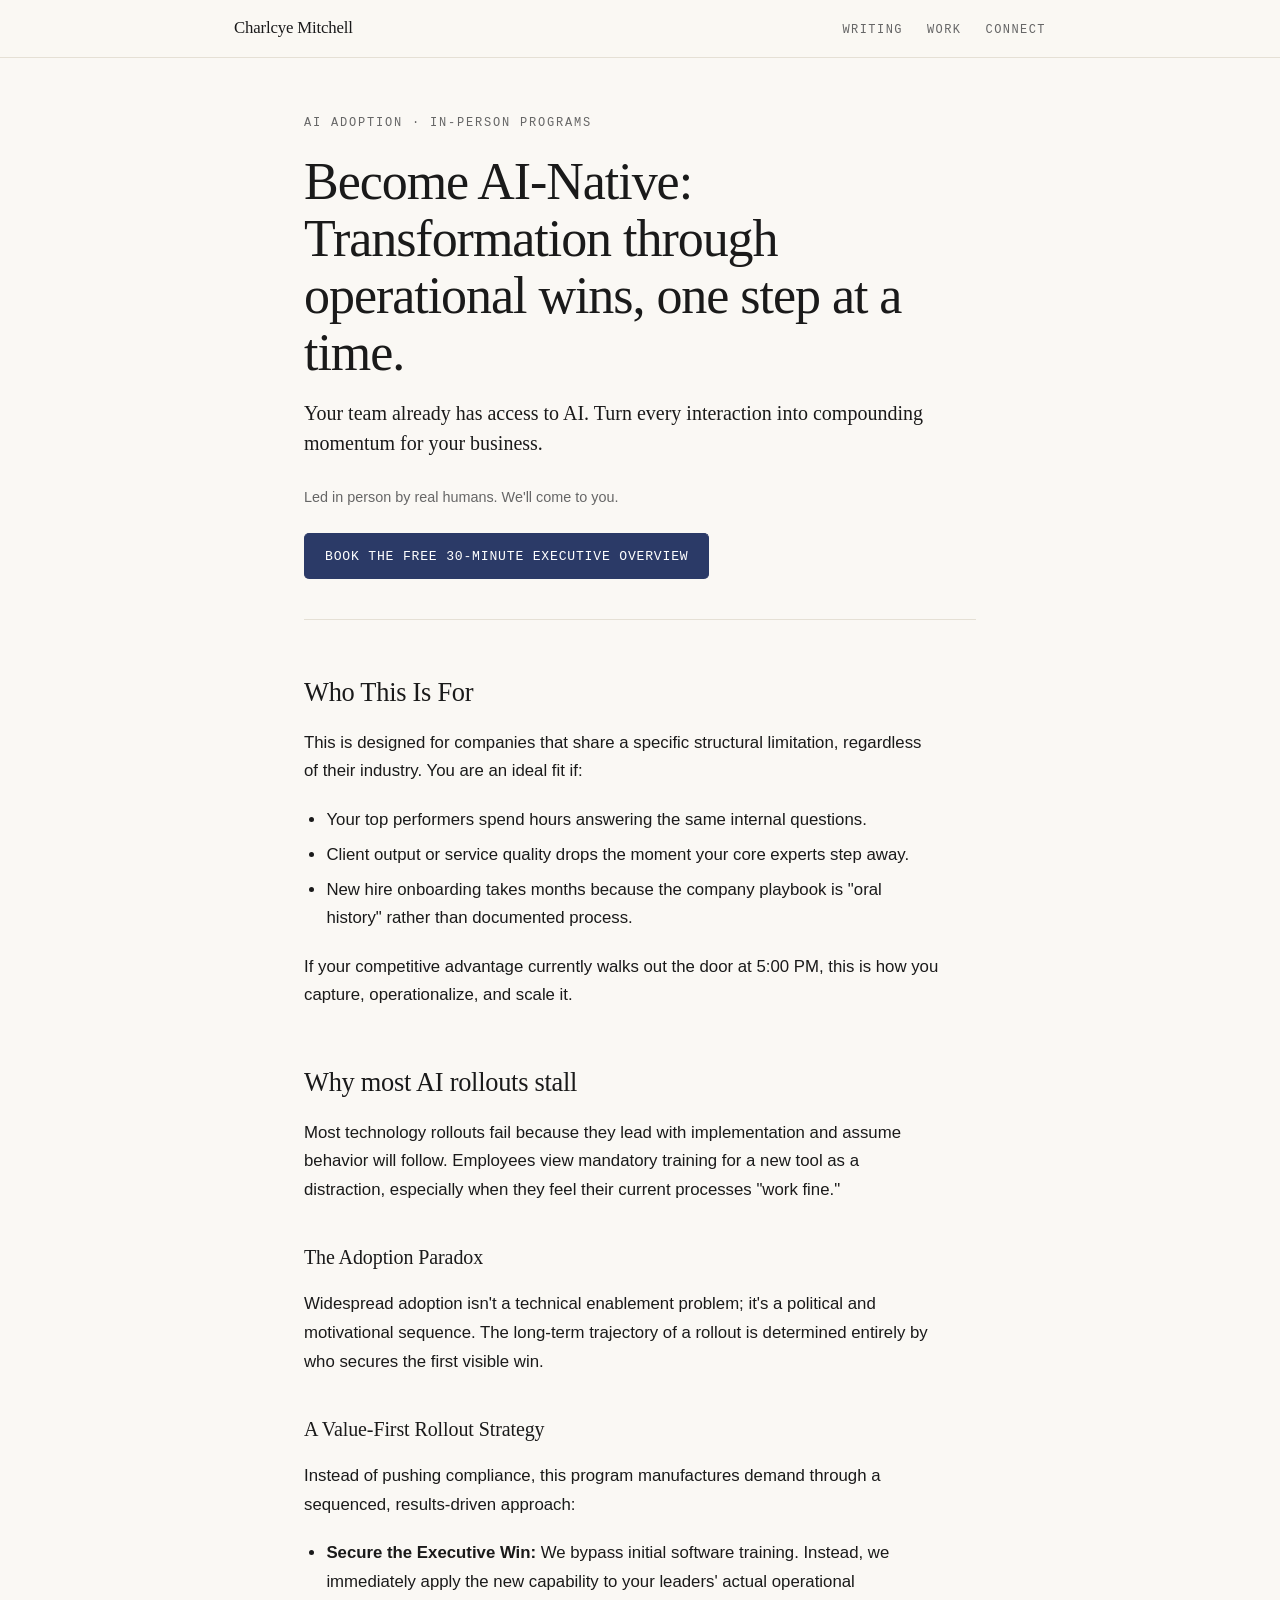
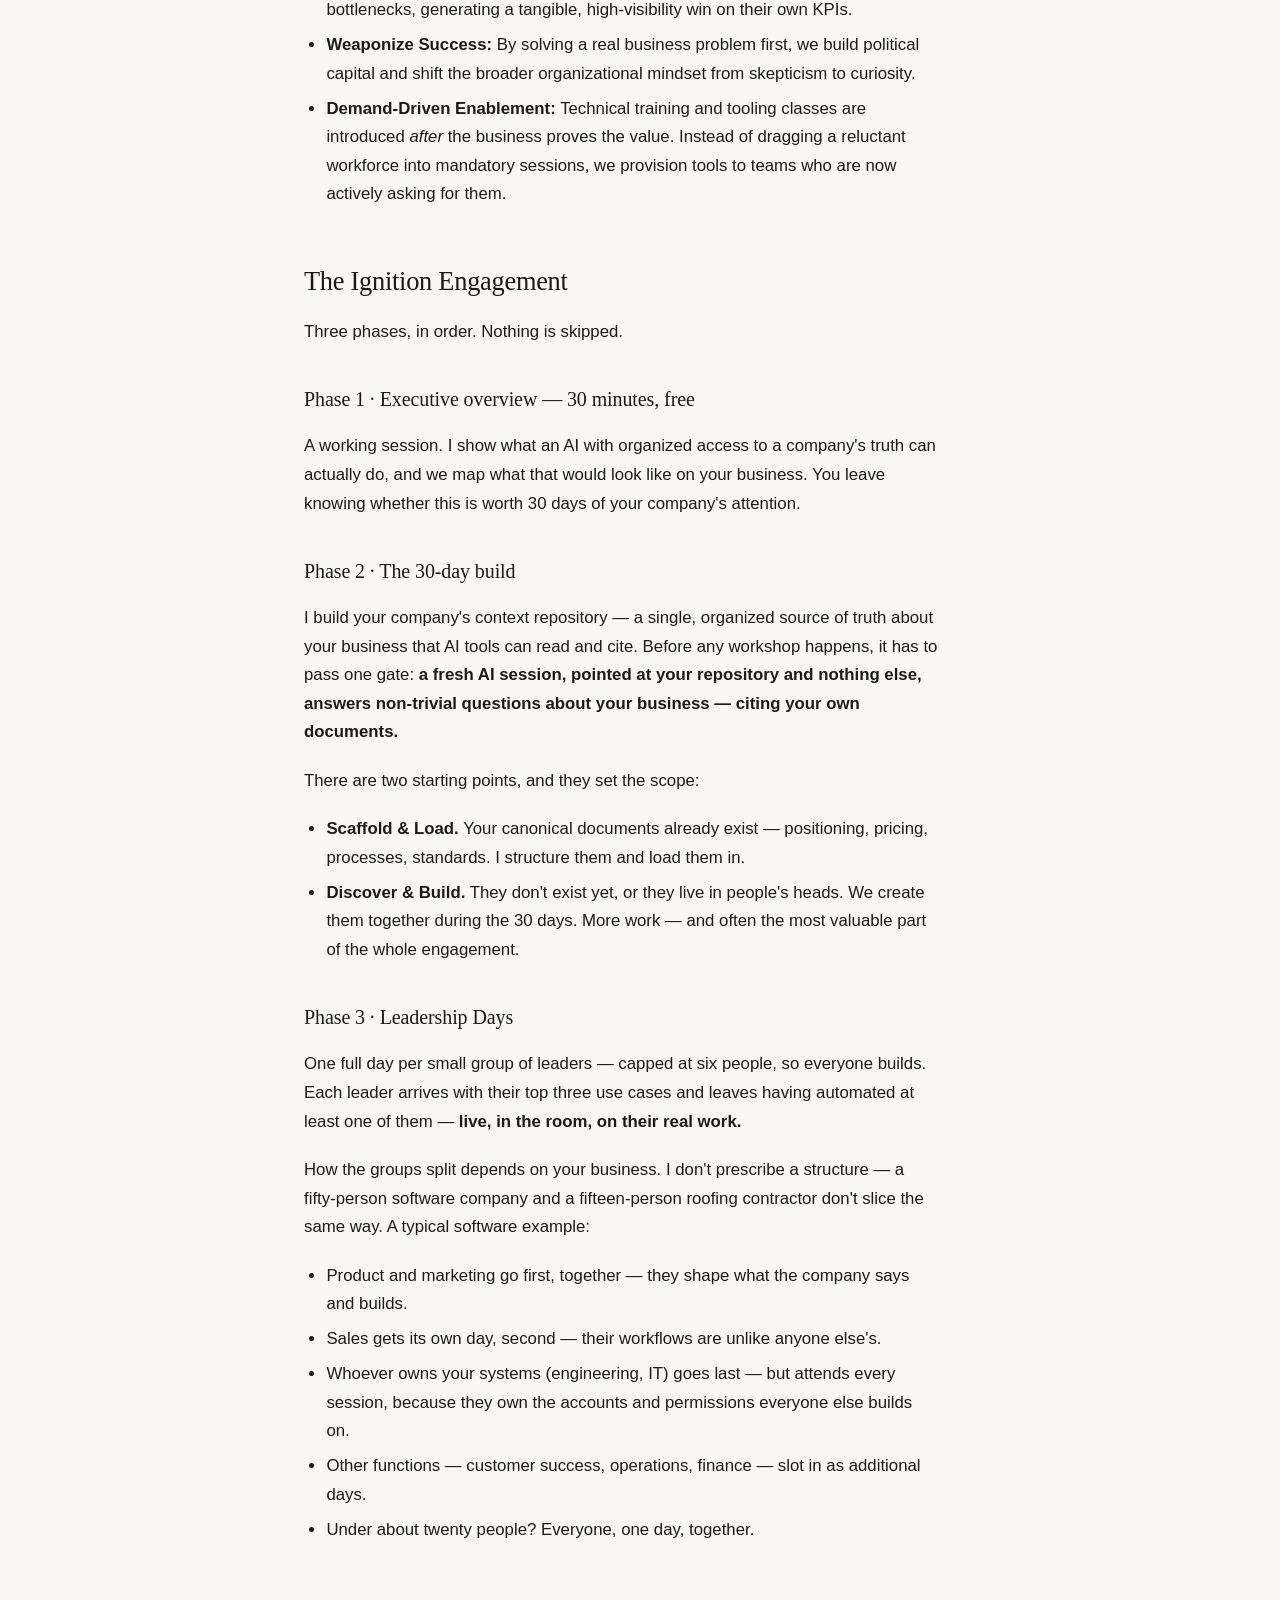
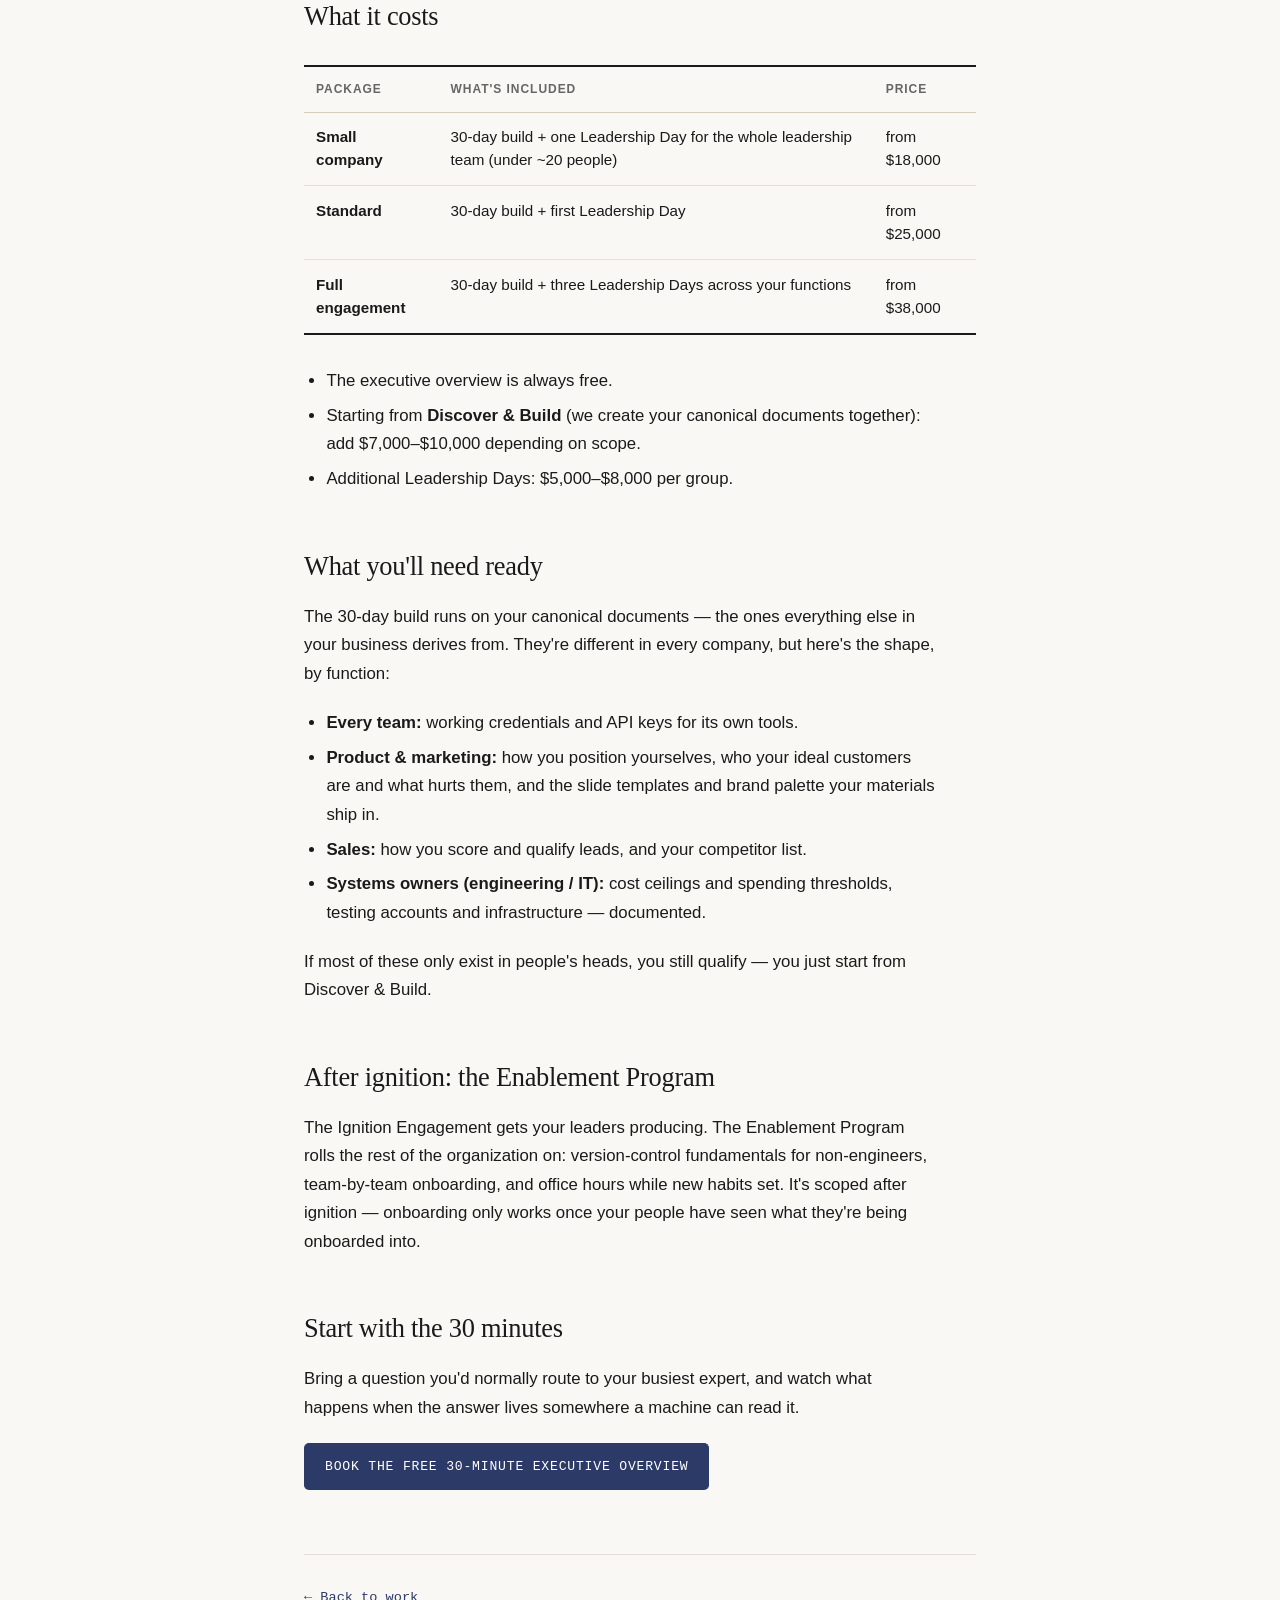
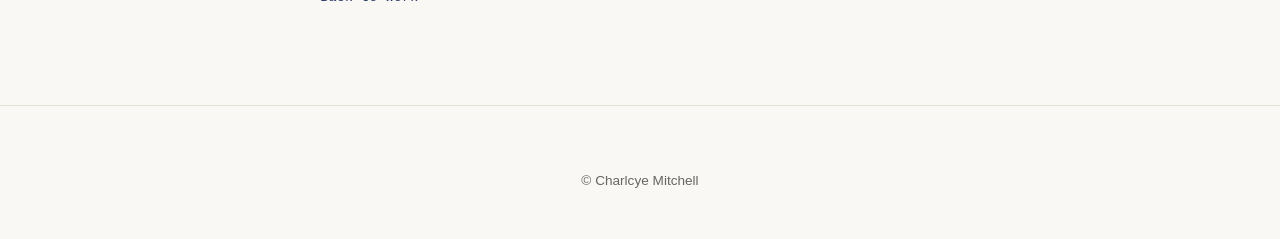
==== ai-adoption/index.html @ 201ae2a1 "Rewrite Who This Is For around the structural fit criteria" ====
<!DOCTYPE html>
<html lang="en">
<head>
  <meta charset="UTF-8" />
  <meta name="viewport" content="width=device-width, initial-scale=1.0" />
  <title>AI Adoption Programs — Charlcye Mitchell</title>
  <meta name="description" content="In-person AI adoption programs for leadership teams. A 30-minute executive overview, a 30-day build of your company's context repository, and one-day leadership workshops where each leader automates real work — live, in the room." />
  <meta name="author" content="Charlcye Mitchell" />

  <meta property="og:type" content="website" />
  <meta property="og:title" content="AI Adoption Programs" />
  <meta property="og:description" content="A 30-minute executive overview, a 30-day build of your company's context repository, and one-day leadership workshops where each leader automates real work — live, in the room." />
  <meta property="og:url" content="https://charlcye.ai/ai-adoption/" />

  <meta name="twitter:card" content="summary" />
  <meta name="twitter:title" content="AI Adoption Programs" />
  <meta name="twitter:description" content="A 30-minute executive overview, a 30-day build of your company's context repository, and one-day leadership workshops where each leader automates real work — live, in the room." />

  <link rel="icon" type="image/svg+xml" href="/favicon.svg" />
  <link rel="stylesheet" href="/styles.css" />
</head>
<body>

  <nav class="site-nav">
    <div class="site-nav-inner">
      <a class="site-nav-brand" href="/">Charlcye Mitchell</a>
      <ul class="site-nav-links">
        <li><a href="/#writing">Writing</a></li>
        <li><a href="/#work">Work</a></li>
        <li><a href="/#connect">Connect</a></li>
      </ul>
    </div>
  </nav>

  <main class="paper-main">
    <article class="paper">

      <header class="paper-header">
        <p class="eyebrow">AI ADOPTION · IN-PERSON PROGRAMS</p>
        <h1>Become AI-Native: Transformation through operational wins, one step at a time.</h1>
        <p class="paper-subtitle">
          Your team already has access to AI. Turn every interaction into
          compounding momentum for your business.
        </p>
        <p class="paper-byline">
          Led in person by real humans. We'll come to you.
        </p>
        <p>
          <a class="cta-button" href="mailto:hi@charlcye.ai?subject=Executive%20overview%20request">Book the free 30-minute executive overview</a>
        </p>
      </header>

      <div class="paper-body">

        <h2 id="who-this-is-for">Who This Is For</h2>
        <p>
          This is designed for companies that share a specific structural
          limitation, regardless of their industry. You are an ideal fit if:
        </p>
        <ul>
          <li>Your top performers spend hours answering the same internal questions.</li>
          <li>Client output or service quality drops the moment your core experts step away.</li>
          <li>New hire onboarding takes months because the company playbook is "oral history" rather than documented process.</li>
        </ul>
        <p>
          If your competitive advantage currently walks out the door at
          5:00 PM, this is how you capture, operationalize, and scale it.
        </p>
        <h2 id="why-rollouts-stall">Why most AI rollouts stall</h2>
        <p>
          Most technology rollouts fail because they lead with
          implementation and assume behavior will follow. Employees view
          mandatory training for a new tool as a distraction, especially
          when they feel their current processes "work fine."
        </p>

        <h3 id="the-adoption-paradox">The Adoption Paradox</h3>
        <p>
          Widespread adoption isn't a technical enablement problem; it's a
          political and motivational sequence. The long-term trajectory of
          a rollout is determined entirely by who secures the first visible
          win.
        </p>

        <h3 id="value-first-rollout">A Value-First Rollout Strategy</h3>
        <p>
          Instead of pushing compliance, this program manufactures demand
          through a sequenced, results-driven approach:
        </p>
        <ul>
          <li>
            <strong>Secure the Executive Win:</strong> We bypass initial
            software training. Instead, we immediately apply the new
            capability to your leaders' actual operational bottlenecks,
            generating a tangible, high-visibility win on their own KPIs.
          </li>
          <li>
            <strong>Weaponize Success:</strong> By solving a real business
            problem first, we build political capital and shift the broader
            organizational mindset from skepticism to curiosity.
          </li>
          <li>
            <strong>Demand-Driven Enablement:</strong> Technical training
            and tooling classes are introduced <em>after</em> the business
            proves the value. Instead of dragging a reluctant workforce
            into mandatory sessions, we provision tools to teams who are
            now actively asking for them.
          </li>
        </ul>

        <h2 id="the-ignition-engagement">The Ignition Engagement</h2>
        <p>Three phases, in order. Nothing is skipped.</p>

        <h3 id="phase-1">Phase 1 · Executive overview — 30 minutes, free</h3>
        <p>
          A working session. I show what an AI with organized access to a
          company's truth can actually do, and we map what that would look
          like on your business. You leave knowing
          whether this is worth 30 days of your company's attention.
        </p>

        <h3 id="phase-2">Phase 2 · The 30-day build</h3>
        <p>
          I build your company's context repository — a single, organized
          source of truth about your business that AI tools can read and
          cite. Before any workshop happens, it has to pass one gate:
          <strong>a fresh AI session, pointed at your repository and nothing
          else, answers non-trivial questions about your business — citing
          your own documents.</strong>
        </p>
        <p>There are two starting points, and they set the scope:</p>
        <ul>
          <li>
            <strong>Scaffold &amp; Load.</strong> Your canonical documents
            already exist — positioning, pricing, processes, standards. I
            structure them and load them in.
          </li>
          <li>
            <strong>Discover &amp; Build.</strong> They don't exist yet, or
            they live in people's heads. We create them together during the
            30 days. More work — and often the most valuable part of the
            whole engagement.
          </li>
        </ul>

        <h3 id="phase-3">Phase 3 · Leadership Days</h3>
        <p>
          One full day per small group of leaders — capped at six people, so
          everyone builds. Each leader arrives with their top three use
          cases and leaves having automated at least one of them —
          <strong>live, in the room, on their real work.</strong>
        </p>
        <p>
          How the groups split depends on your business. I don't prescribe a
          structure — a fifty-person software company and a fifteen-person
          roofing contractor don't slice the same way. A typical software
          example:
        </p>
        <ul>
          <li>Product and marketing go first, together — they shape what the company says and builds.</li>
          <li>Sales gets its own day, second — their workflows are unlike anyone else's.</li>
          <li>Whoever owns your systems (engineering, IT) goes last — but attends every session, because they own the accounts and permissions everyone else builds on.</li>
          <li>Other functions — customer success, operations, finance — slot in as additional days.</li>
          <li>Under about twenty people? Everyone, one day, together.</li>
        </ul>

        <h2 id="what-it-costs">What it costs</h2>
        <table>
          <thead>
            <tr>
              <th>Package</th>
              <th>What's included</th>
              <th>Price</th>
            </tr>
          </thead>
          <tbody>
            <tr>
              <td><strong>Small company</strong></td>
              <td>30-day build + one Leadership Day for the whole leadership team (under ~20 people)</td>
              <td>from $18,000</td>
            </tr>
            <tr>
              <td><strong>Standard</strong></td>
              <td>30-day build + first Leadership Day</td>
              <td>from $25,000</td>
            </tr>
            <tr>
              <td><strong>Full engagement</strong></td>
              <td>30-day build + three Leadership Days across your functions</td>
              <td>from $38,000</td>
            </tr>
          </tbody>
        </table>
        <ul>
          <li>The executive overview is always free.</li>
          <li>Starting from <strong>Discover &amp; Build</strong> (we create your canonical documents together): add $7,000–$10,000 depending on scope.</li>
          <li>Additional Leadership Days: $5,000–$8,000 per group.</li>
        </ul>

        <h2 id="what-youll-need">What you'll need ready</h2>
        <p>
          The 30-day build runs on your canonical documents — the ones
          everything else in your business derives from. They're different
          in every company, but here's the shape, by function:
        </p>
        <ul>
          <li><strong>Every team:</strong> working credentials and API keys for its own tools.</li>
          <li><strong>Product &amp; marketing:</strong> how you position yourselves, who your ideal customers are and what hurts them, and the slide templates and brand palette your materials ship in.</li>
          <li><strong>Sales:</strong> how you score and qualify leads, and your competitor list.</li>
          <li><strong>Systems owners (engineering / IT):</strong> cost ceilings and spending thresholds, testing accounts and infrastructure — documented.</li>
        </ul>
        <p>
          If most of these only exist in people's heads, you still qualify —
          you just start from Discover &amp; Build.
        </p>

        <h2 id="enablement">After ignition: the Enablement Program</h2>
        <p>
          The Ignition Engagement gets your leaders producing. The
          Enablement Program rolls the rest of the organization on:
          version-control fundamentals for non-engineers, team-by-team
          onboarding, and office hours while new habits set. It's scoped
          after ignition — onboarding only works once your people have seen
          what they're being onboarded into.
        </p>

        <h2 id="start">Start with the 30 minutes</h2>
        <p>
          Bring a question you'd normally route to your busiest expert, and
          watch what happens when the answer lives somewhere a machine can
          read it.
        </p>
        <p>
          <a class="cta-button" href="mailto:hi@charlcye.ai?subject=Executive%20overview%20request">Book the free 30-minute executive overview</a>
        </p>

      </div>

      <p class="paper-back">
        <a href="/#work">← Back to work</a>
      </p>

    </article>
  </main>

  <footer class="site-footer">
    <div class="site-footer-inner">
      <p>© Charlcye Mitchell</p>
    </div>
  </footer>

</body>
</html>
---- styles.css ----
:root {
  --bg: #faf8f4;
  --bg-nav: rgba(250, 248, 244, 0.92);
  --text: #1a1a1a;
  --muted: #666;
  --accent: #2b3a67;
  --accent-hover: #1a2340;
  --border: #e5e0d5;
  --border-strong: #d4ceb8;
  --card-bg: #fff;
  --card-shadow: 0 1px 3px rgba(26, 26, 26, 0.04), 0 0 0 1px var(--border);
  --card-shadow-hover: 0 4px 12px rgba(26, 26, 26, 0.08), 0 0 0 1px var(--accent);
  --serif: "Iowan Old Style", "Palatino Linotype", Palatino, Georgia, serif;
  --sans: -apple-system, BlinkMacSystemFont, "Segoe UI", Roboto, "Helvetica Neue", sans-serif;
  --mono: "JetBrains Mono", "SF Mono", Monaco, Consolas, "Liberation Mono", monospace;
}

* {
  box-sizing: border-box;
  margin: 0;
  padding: 0;
}

html {
  scroll-behavior: smooth;
}

body {
  background: var(--bg);
  color: var(--text);
  font-family: var(--sans);
  font-size: 17px;
  line-height: 1.6;
  -webkit-font-smoothing: antialiased;
  -moz-osx-font-smoothing: grayscale;
}

main {
  max-width: 780px;
  margin: 0 auto;
  padding: 4rem 1.5rem 3rem;
}

/* Site nav (used on paper pages; home is scroll-only) */

.site-nav {
  position: sticky;
  top: 0;
  z-index: 20;
  background: var(--bg-nav);
  backdrop-filter: saturate(180%) blur(10px);
  -webkit-backdrop-filter: saturate(180%) blur(10px);
  border-bottom: 1px solid var(--border);
}

.site-nav-inner {
  max-width: 860px;
  margin: 0 auto;
  padding: 0.9rem 1.5rem;
  display: flex;
  align-items: baseline;
  justify-content: space-between;
  gap: 1.5rem;
}

.site-nav-brand {
  font-family: var(--serif);
  font-size: 1.05rem;
  color: var(--text);
  text-decoration: none;
  letter-spacing: -0.01em;
}

.site-nav-brand:hover {
  color: var(--accent);
}

.site-nav-links {
  list-style: none;
  display: flex;
  gap: 1.5rem;
  padding: 0;
  margin: 0;
}

.site-nav-links a {
  font-family: var(--mono);
  font-size: 0.75rem;
  letter-spacing: 0.12em;
  text-transform: uppercase;
  color: var(--muted);
  text-decoration: none;
}

.site-nav-links a:hover {
  color: var(--accent);
}

/* Hero */

.hero {
  padding: 2rem 0 4rem;
  border-bottom: 1px solid var(--border);
  margin-bottom: 4rem;
}

.eyebrow {
  font-family: var(--mono);
  font-size: 0.75rem;
  letter-spacing: 0.15em;
  color: var(--muted);
  margin-bottom: 1.5rem;
}

.hero h1 {
  font-family: var(--serif);
  font-size: clamp(2.5rem, 6vw, 3.75rem);
  font-weight: 500;
  line-height: 1.1;
  letter-spacing: -0.02em;
  margin-bottom: 1.5rem;
  color: var(--text);
}

.titles {
  font-size: 0.95rem;
  color: var(--muted);
  margin-bottom: 2rem;
  line-height: 1.7;
}

.nowrap {
  white-space: nowrap;
}

.pitch {
  font-family: var(--serif);
  font-size: 1.35rem;
  line-height: 1.5;
  color: var(--text);
  max-width: 42ch;
}

/* Sections */

.section {
  margin-bottom: 5rem;
}

.section h2 {
  font-family: var(--serif);
  font-size: 1.75rem;
  font-weight: 500;
  letter-spacing: -0.01em;
  margin-bottom: 0.75rem;
  color: var(--text);
}

.section-lede {
  font-size: 1.05rem;
  color: var(--muted);
  margin-bottom: 2.5rem;
  max-width: 60ch;
}

/* Cards */

.cards {
  display: grid;
  grid-template-columns: 1fr;
  gap: 1rem;
}

.card {
  display: block;
  background: var(--card-bg);
  padding: 1.75rem;
  border-radius: 6px;
  text-decoration: none;
  color: inherit;
  box-shadow: var(--card-shadow);
  transition: box-shadow 0.15s ease, transform 0.15s ease;
}

.card:not(.static):hover {
  box-shadow: var(--card-shadow-hover);
  transform: translateY(-1px);
}

.card.static {
  cursor: default;
}

.card-eyebrow {
  font-family: var(--mono);
  font-size: 0.7rem;
  letter-spacing: 0.15em;
  text-transform: uppercase;
  color: var(--muted);
  margin-bottom: 0.75rem;
}

.card h3 {
  font-family: var(--serif);
  font-size: 1.4rem;
  font-weight: 500;
  letter-spacing: -0.01em;
  margin-bottom: 0.75rem;
  color: var(--text);
}

.card-desc {
  font-size: 0.98rem;
  color: var(--text);
  line-height: 1.6;
  margin-bottom: 1rem;
}

.card-cta {
  font-family: var(--mono);
  font-size: 0.85rem;
  color: var(--accent);
  font-weight: 500;
}

.card:not(.static):hover .card-cta {
  color: var(--accent-hover);
}

/* Connect */

.connect-list {
  list-style: none;
  display: grid;
  gap: 0.75rem;
  padding: 0;
}

.connect-list li {
  display: flex;
  align-items: baseline;
  gap: 1rem;
  padding: 0.5rem 0;
  border-bottom: 1px solid var(--border);
}

.connect-label {
  font-family: var(--mono);
  font-size: 0.75rem;
  letter-spacing: 0.15em;
  text-transform: uppercase;
  color: var(--muted);
  min-width: 5rem;
}

.connect-list a {
  color: var(--accent);
  text-decoration: none;
  font-size: 1rem;
}

.connect-list a:hover {
  color: var(--accent-hover);
  text-decoration: underline;
}

/* Footer */

footer {
  margin-top: 5rem;
  padding-top: 2rem;
  border-top: 1px solid var(--border);
  color: var(--muted);
  font-size: 0.85rem;
  display: flex;
  justify-content: space-between;
  align-items: center;
  flex-wrap: wrap;
  gap: 1rem;
}

footer a {
  color: var(--muted);
  text-decoration: none;
  border-bottom: 1px solid var(--border);
}

footer a:hover {
  color: var(--accent);
  border-bottom-color: var(--accent);
}

/* Subscribe (Merge Conflict CTA) */

.subscribe {
  background: #fff;
  border: 1px solid var(--border-strong);
  border-radius: 8px;
  padding: 1.5rem 1.5rem 1.4rem;
  max-width: 520px;
}

.subscribe-eyebrow {
  font-family: var(--mono);
  font-size: 0.7rem;
  letter-spacing: 0.15em;
  text-transform: uppercase;
  color: var(--muted);
  margin-bottom: 0.6rem;
}

.subscribe-lede {
  font-family: var(--serif);
  font-size: 1.1rem;
  line-height: 1.45;
  color: var(--text);
  margin-bottom: 1.1rem;
}

.subscribe-form {
  display: flex;
  gap: 0.5rem;
  flex-wrap: wrap;
}

.subscribe-form input[type="email"] {
  flex: 1 1 220px;
  min-width: 0;
  font-family: var(--sans);
  font-size: 0.95rem;
  padding: 0.65rem 0.85rem;
  border: 1px solid var(--border-strong);
  border-radius: 5px;
  background: var(--bg);
  color: var(--text);
  transition: border-color 0.15s ease;
}

.subscribe-form input[type="email"]:focus {
  outline: none;
  border-color: var(--accent);
}

.subscribe-form button {
  font-family: var(--mono);
  font-size: 0.82rem;
  letter-spacing: 0.06em;
  text-transform: uppercase;
  padding: 0.65rem 1.15rem;
  border: 1px solid var(--accent);
  border-radius: 5px;
  background: var(--accent);
  color: #fff;
  cursor: pointer;
  transition: background 0.15s ease, border-color 0.15s ease;
}

.subscribe-form button:hover {
  background: var(--accent-hover);
  border-color: var(--accent-hover);
}

.cta-button {
  display: inline-block;
  font-family: var(--mono);
  font-size: 0.82rem;
  letter-spacing: 0.06em;
  text-transform: uppercase;
  padding: 0.75rem 1.25rem;
  border: 1px solid var(--accent);
  border-radius: 5px;
  background: var(--accent);
  color: #fff;
  text-decoration: none;
  transition: background 0.15s ease, border-color 0.15s ease;
}

.cta-button:hover {
  background: var(--accent-hover);
  border-color: var(--accent-hover);
}

.paper-body a.cta-button,
.paper-header a.cta-button {
  color: #fff;
  border-bottom: 0;
}

.paper-header .cta-button {
  margin-top: 1.5rem;
}

.subscribe-note {
  font-size: 0.78rem;
  color: var(--muted);
  margin-top: 0.7rem;
}

.subscribe-note a {
  color: var(--muted);
  border-bottom: 1px solid var(--border-strong);
  text-decoration: none;
}

.subscribe-note a:hover {
  color: var(--accent);
  border-bottom-color: var(--accent);
}

/* Placement variants */

.hero .subscribe {
  margin-top: 2.25rem;
}

.section .subscribe {
  margin-top: 2.5rem;
}

.subscribe-footer {
  background: transparent;
  border: 0;
  padding: 0;
  max-width: none;
  margin-bottom: 2.5rem;
  padding-bottom: 2.5rem;
  border-bottom: 1px solid var(--border);
}

.subscribe-footer .subscribe-form {
  max-width: 520px;
}

.paper-body .subscribe {
  margin-top: 3rem;
}

/* Paper pages */

.paper-main {
  max-width: 720px;
  margin: 0 auto;
  padding: 3.5rem 1.5rem 3rem;
}

.paper-header {
  padding-bottom: 2.5rem;
  border-bottom: 1px solid var(--border);
  margin-bottom: 3rem;
}

.paper-header .eyebrow {
  margin-bottom: 1.25rem;
}

.paper-header h1 {
  font-family: var(--serif);
  font-size: clamp(2.25rem, 5vw, 3.25rem);
  font-weight: 500;
  line-height: 1.1;
  letter-spacing: -0.02em;
  margin-bottom: 1rem;
  color: var(--text);
}

.paper-subtitle {
  font-family: var(--serif);
  font-size: 1.25rem;
  line-height: 1.5;
  color: var(--text);
  margin-bottom: 1.75rem;
}

.paper-byline {
  font-size: 0.9rem;
  color: var(--muted);
  line-height: 1.6;
  max-width: 55ch;
}

.paper-byline a {
  color: var(--muted);
  text-decoration: none;
  border-bottom: 1px solid var(--border-strong);
}

.paper-byline a:hover {
  color: var(--accent);
  border-bottom-color: var(--accent);
}

.paper-body {
  font-size: 1.05rem;
  line-height: 1.7;
  color: var(--text);
}

.paper-body > * + * {
  margin-top: 1.25rem;
}

.paper-body h2 {
  font-family: var(--serif);
  font-size: 1.65rem;
  font-weight: 500;
  letter-spacing: -0.01em;
  line-height: 1.25;
  margin-top: 3.5rem;
  margin-bottom: 1rem;
  color: var(--text);
}

.paper-body h3 {
  font-family: var(--serif);
  font-size: 1.25rem;
  font-weight: 500;
  letter-spacing: -0.005em;
  line-height: 1.3;
  margin-top: 2.5rem;
  margin-bottom: 0.75rem;
  color: var(--text);
}

.paper-body h4 {
  font-family: var(--sans);
  font-size: 0.85rem;
  font-weight: 600;
  letter-spacing: 0.08em;
  text-transform: uppercase;
  color: var(--muted);
  margin-top: 2rem;
  margin-bottom: 0.5rem;
}

.paper-body p {
  max-width: 68ch;
}

.paper-body a {
  color: var(--accent);
  text-decoration: none;
  border-bottom: 1px solid rgba(43, 58, 103, 0.3);
  transition: border-color 0.15s ease;
}

.paper-body a:hover {
  border-bottom-color: var(--accent);
}

.paper-body strong {
  color: var(--text);
  font-weight: 600;
}

.paper-body em {
  font-style: italic;
}

.paper-body ul,
.paper-body ol {
  padding-left: 1.4rem;
  max-width: 68ch;
}

.paper-body li + li {
  margin-top: 0.4rem;
}

.paper-body ul ul,
.paper-body ol ol,
.paper-body ul ol,
.paper-body ol ul {
  margin-top: 0.4rem;
}

.paper-body blockquote {
  margin: 2rem 0;
  padding: 1.25rem 1.5rem;
  border-left: 3px solid var(--accent);
  background: rgba(43, 58, 103, 0.04);
  border-radius: 0 4px 4px 0;
  max-width: 68ch;
}

.paper-body blockquote > * + * {
  margin-top: 0.75rem;
}

.paper-body blockquote p {
  margin-bottom: 0;
}

.paper-body hr {
  border: 0;
  border-top: 1px solid var(--border);
  margin: 3rem 0;
}

.paper-body table {
  width: 100%;
  border-collapse: collapse;
  margin: 2rem 0;
  font-size: 0.95rem;
  border-top: 2px solid var(--text);
  border-bottom: 2px solid var(--text);
}

.paper-body table colgroup {
  display: none;
}

.paper-body thead {
  border-bottom: 1px solid var(--border-strong);
}

.paper-body th {
  text-align: left;
  padding: 0.75rem 0.75rem;
  font-family: var(--sans);
  font-size: 0.75rem;
  font-weight: 600;
  letter-spacing: 0.08em;
  text-transform: uppercase;
  color: var(--muted);
}

.paper-body td {
  padding: 0.85rem 0.75rem;
  vertical-align: top;
  border-top: 1px solid var(--border);
  line-height: 1.5;
}

.paper-body tr:first-child td {
  border-top: none;
}

.paper-body code {
  font-family: var(--mono);
  font-size: 0.9em;
  background: rgba(26, 26, 26, 0.06);
  padding: 0.1em 0.35em;
  border-radius: 3px;
}

.paper-body pre {
  font-family: var(--mono);
  font-size: 0.9rem;
  line-height: 1.5;
  background: #f4f0e6;
  padding: 1rem 1.25rem;
  border-radius: 6px;
  overflow-x: auto;
  border: 1px solid var(--border);
}

.paper-body pre code {
  background: none;
  padding: 0;
  border-radius: 0;
  font-size: inherit;
}

.paper-back {
  margin-top: 4rem;
  padding-top: 2rem;
  border-top: 1px solid var(--border);
  font-family: var(--mono);
  font-size: 0.85rem;
}

.paper-back a {
  color: var(--accent);
  text-decoration: none;
}

.paper-back a:hover {
  color: var(--accent-hover);
}

/* Site footer (paper pages) */

.site-footer {
  border-top: 1px solid var(--border);
  margin-top: 3rem;
}

.site-footer-inner {
  max-width: 720px;
  margin: 0 auto;
  padding: 2rem 1.5rem 3rem;
  color: var(--muted);
  font-size: 0.85rem;
  display: flex;
  justify-content: space-between;
  align-items: center;
  flex-wrap: wrap;
  gap: 1rem;
}

.site-footer a {
  color: var(--muted);
  text-decoration: none;
  border-bottom: 1px solid var(--border);
}

.site-footer a:hover {
  color: var(--accent);
  border-bottom-color: var(--accent);
}

/* Responsive tweaks */

@media (max-width: 640px) {
  main {
    padding: 2.5rem 1.25rem 2rem;
  }

  .hero {
    padding: 1rem 0 3rem;
    margin-bottom: 3rem;
  }

  .section {
    margin-bottom: 4rem;
  }

  .card {
    padding: 1.5rem;
  }

  .connect-list li {
    flex-direction: column;
    align-items: flex-start;
    gap: 0.25rem;
  }

  .site-nav-inner {
    padding: 0.75rem 1.25rem;
    gap: 1rem;
  }

  .site-nav-links {
    gap: 1rem;
  }

  .paper-main {
    padding: 2rem 1.25rem 2rem;
  }

  .paper-header {
    padding-bottom: 2rem;
    margin-bottom: 2.5rem;
  }

  .paper-body {
    font-size: 1rem;
  }

  .paper-body h2 {
    font-size: 1.5rem;
    margin-top: 2.75rem;
  }

  .paper-body h3 {
    font-size: 1.15rem;
    margin-top: 2rem;
  }

  .paper-body table {
    display: block;
    overflow-x: auto;
  }

  .paper-body blockquote {
    padding: 1rem 1.25rem;
    margin: 1.5rem 0;
  }
}
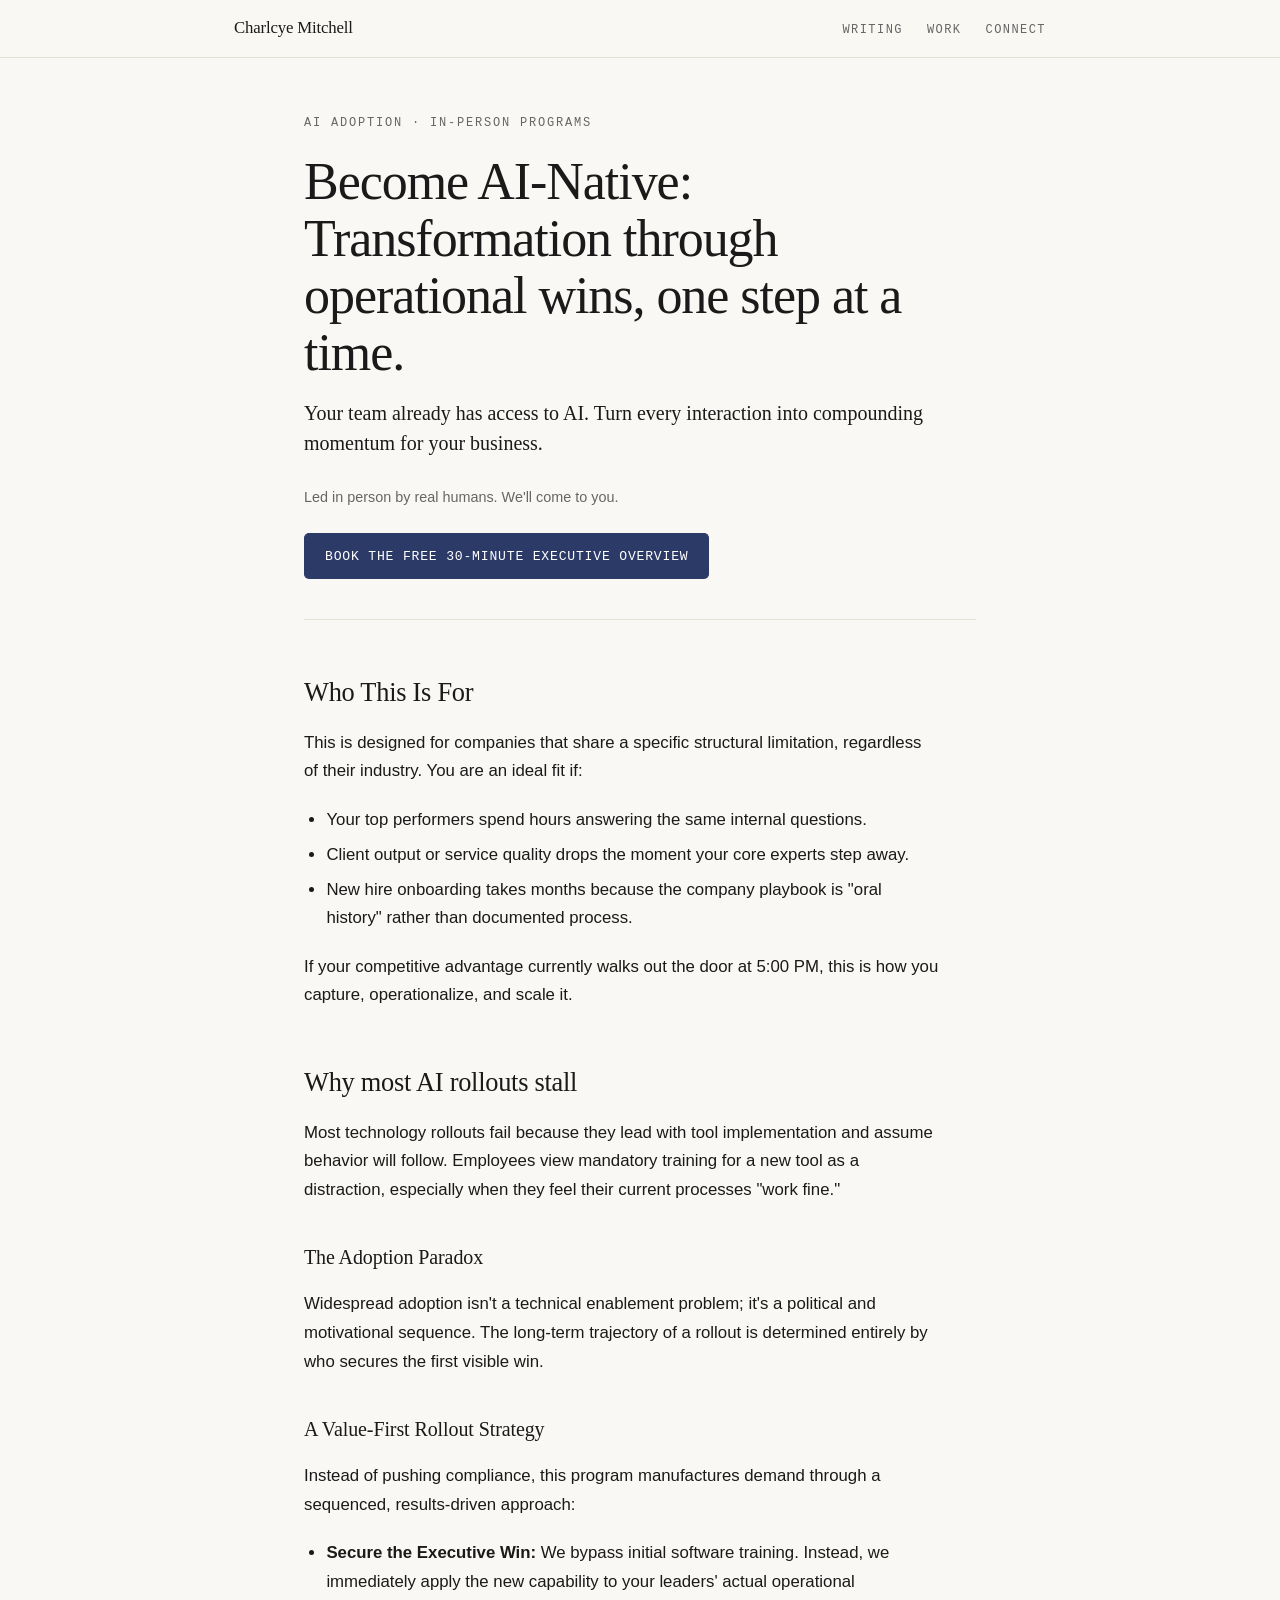
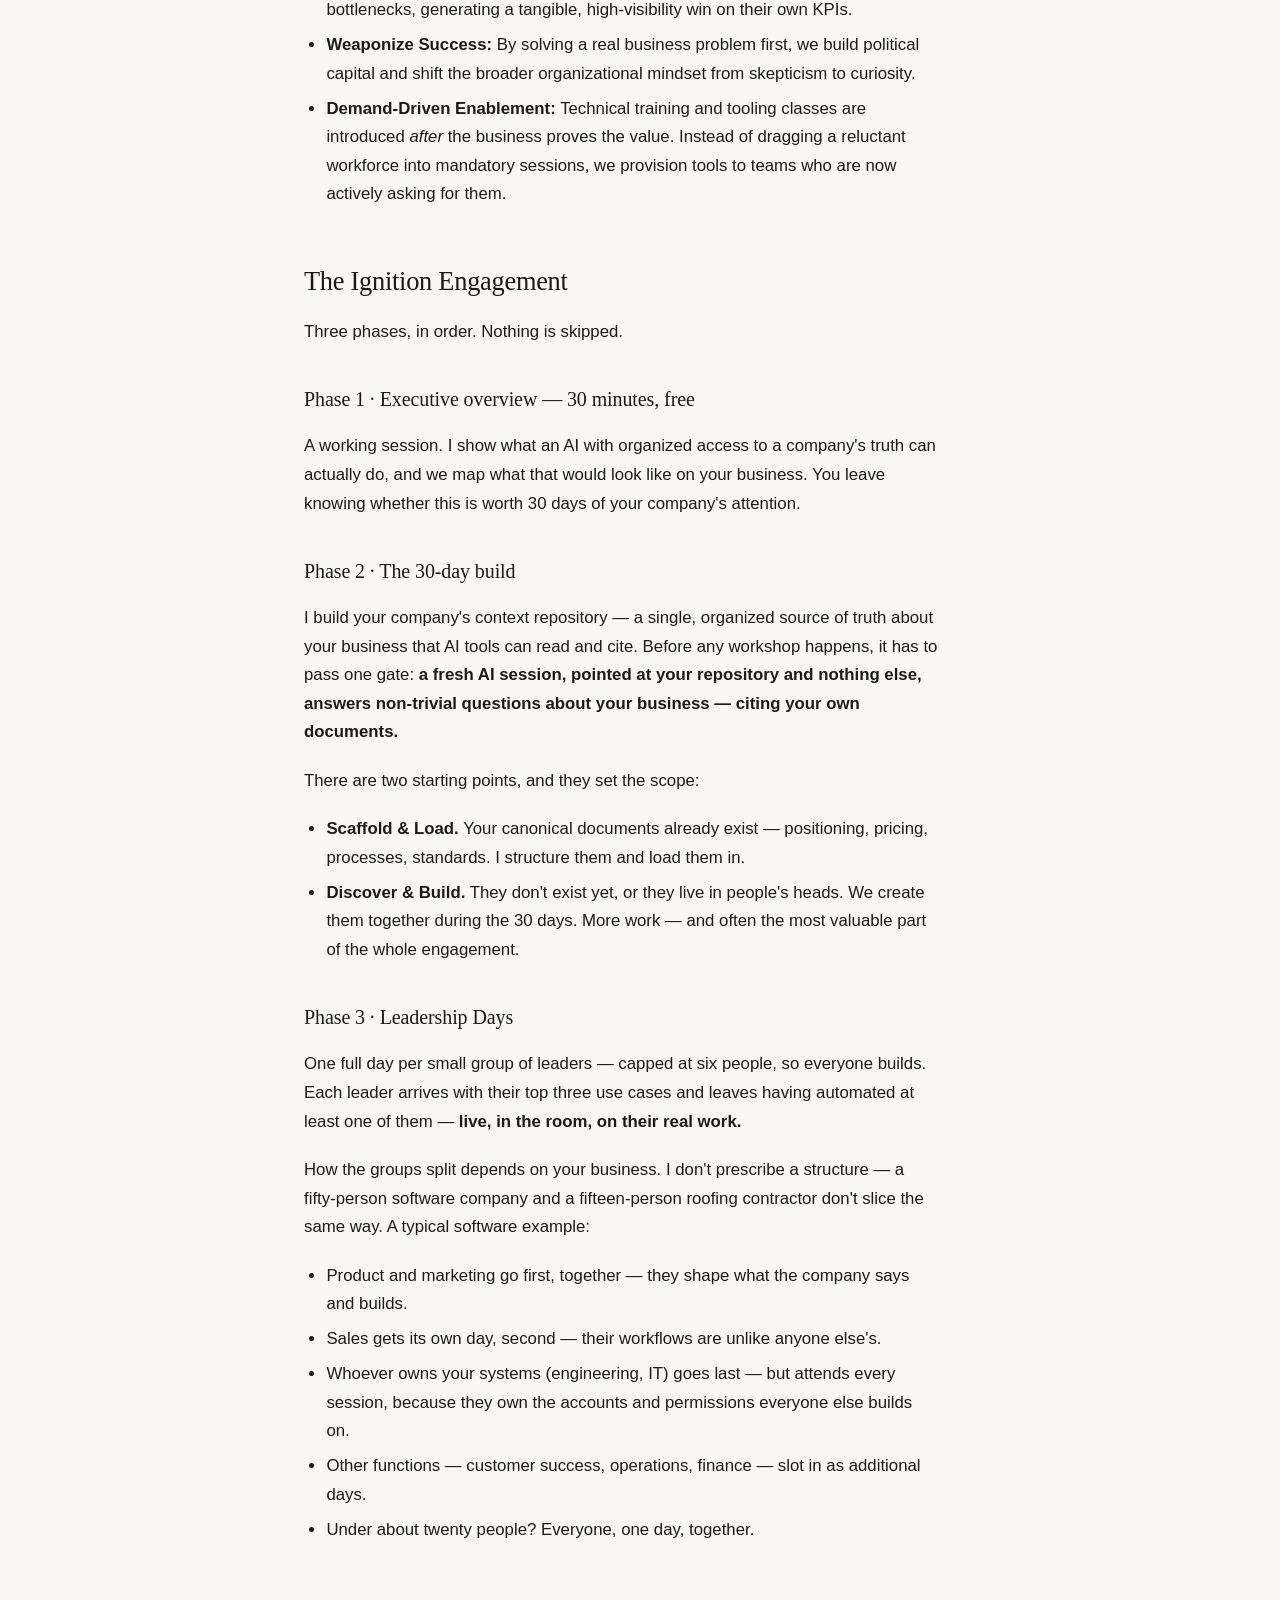
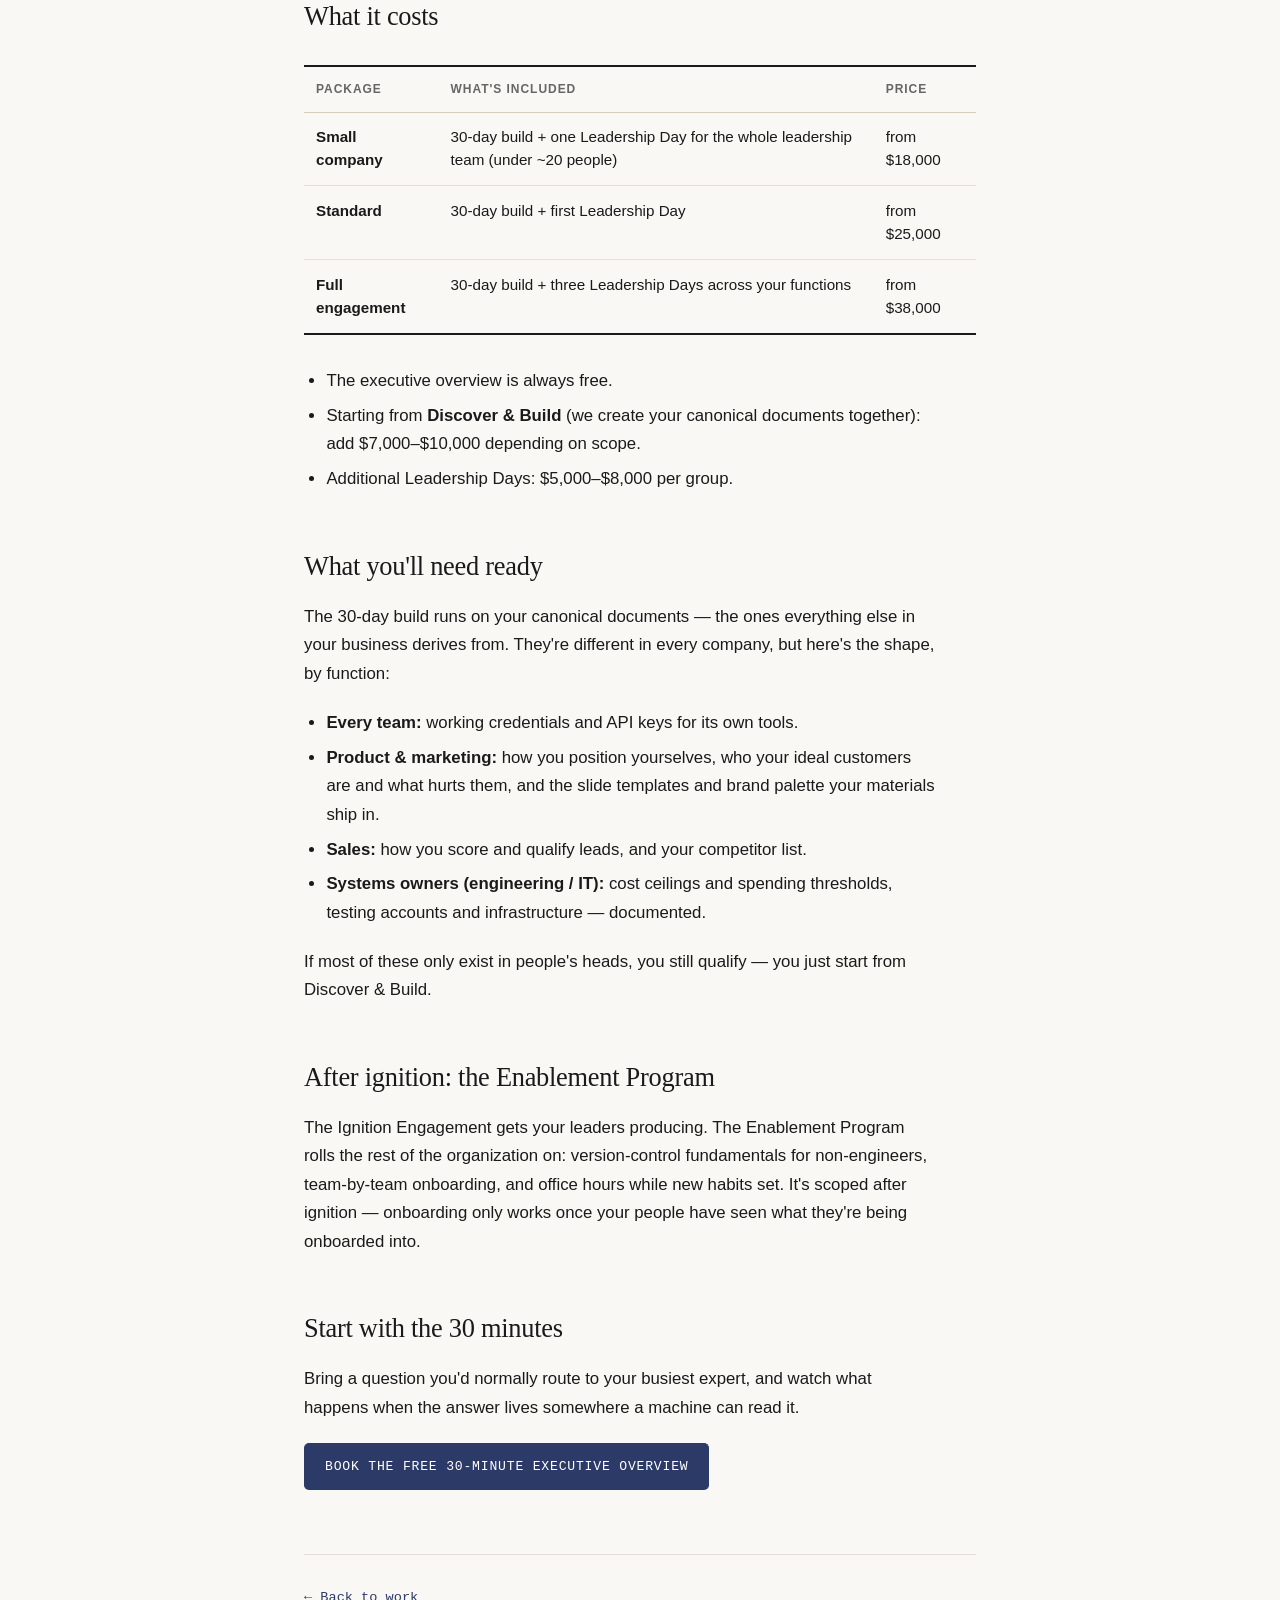
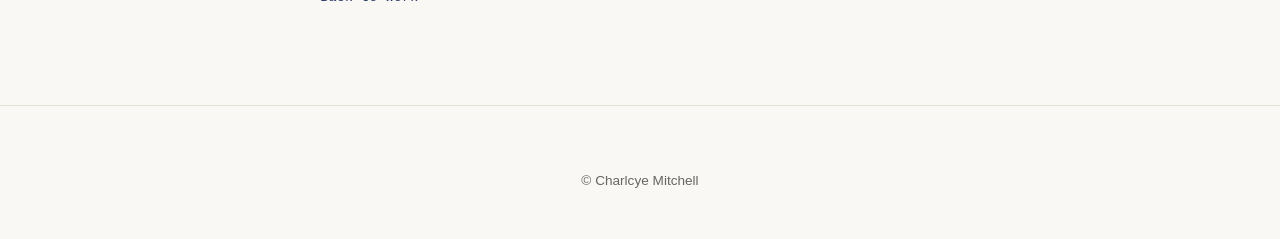
==== commit 5d43046d: "Lead with tool implementation, not implementation" ====
--- a/ai-adoption/index.html
+++ b/ai-adoption/index.html
@@ -68,7 +68,7 @@
         </p>
         <h2 id="why-rollouts-stall">Why most AI rollouts stall</h2>
         <p>
-          Most technology rollouts fail because they lead with
+          Most technology rollouts fail because they lead with tool
           implementation and assume behavior will follow. Employees view
           mandatory training for a new tool as a distraction, especially
           when they feel their current processes "work fine."
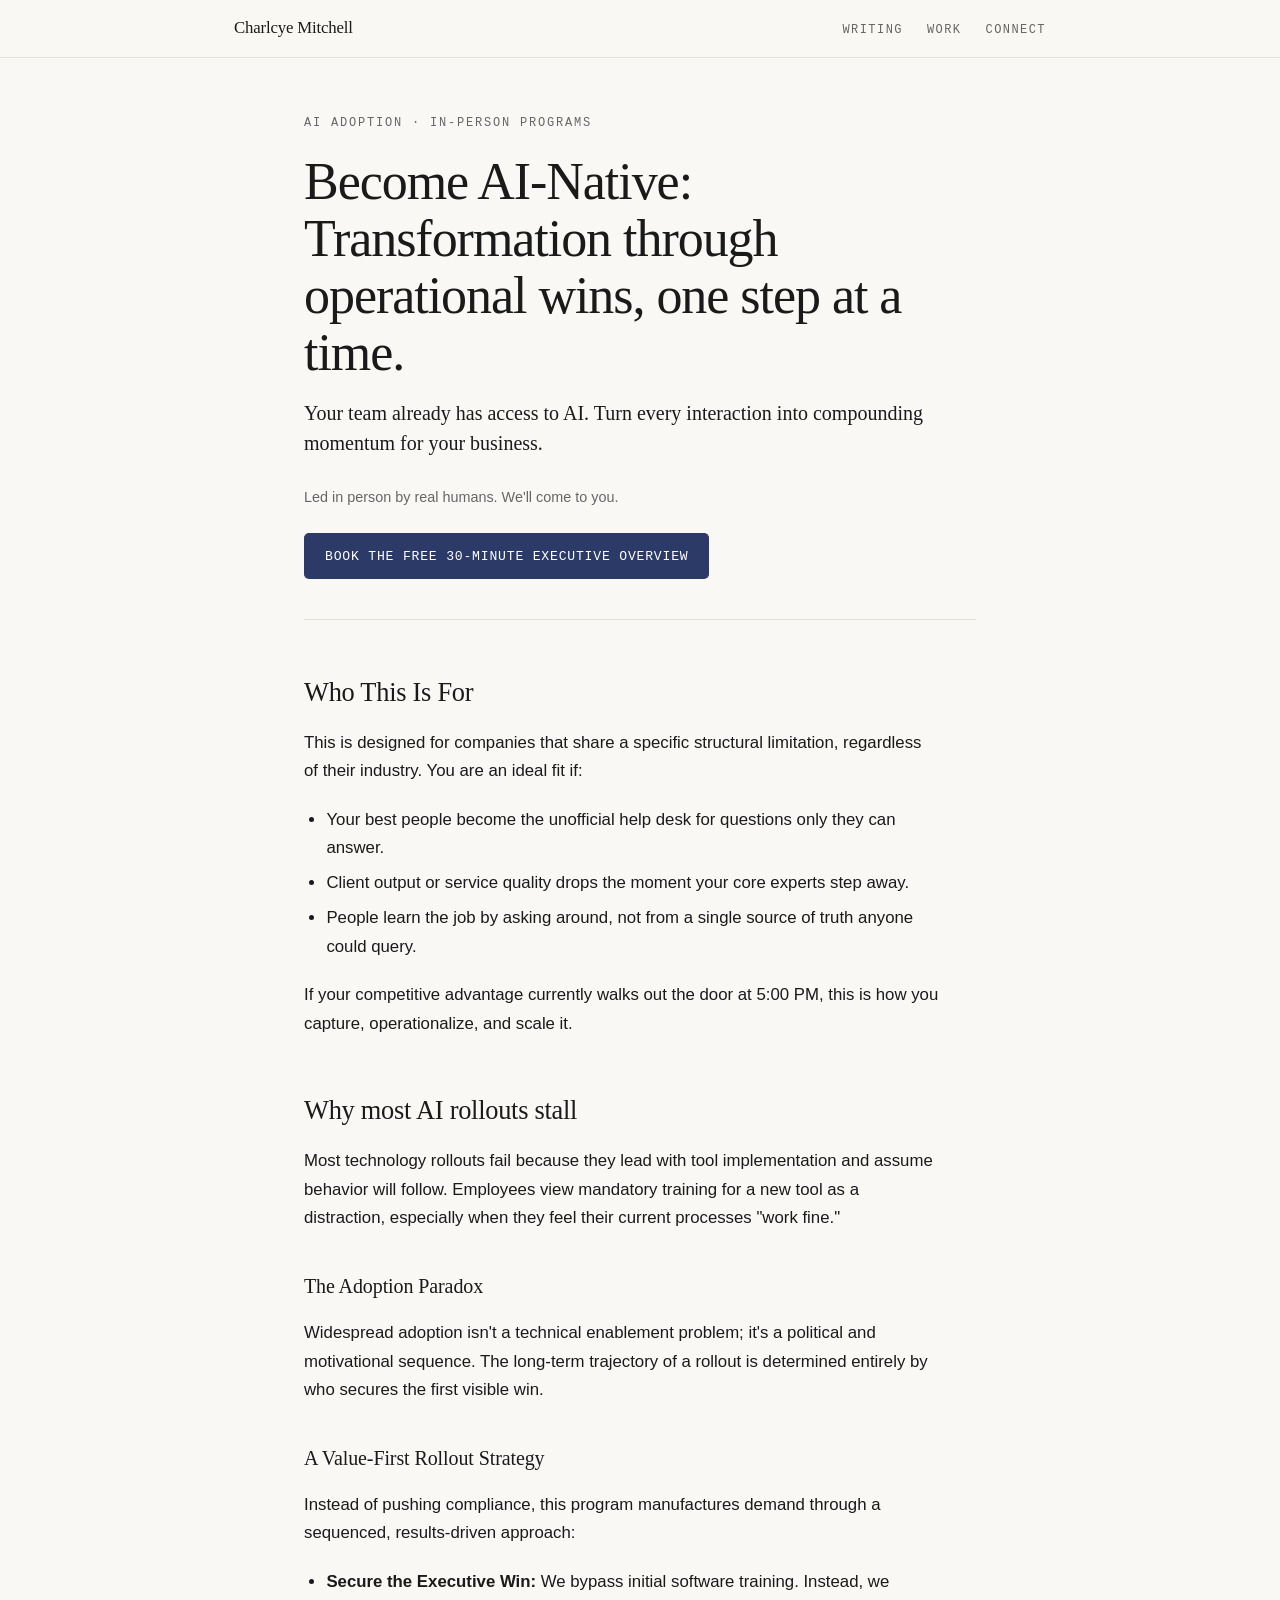
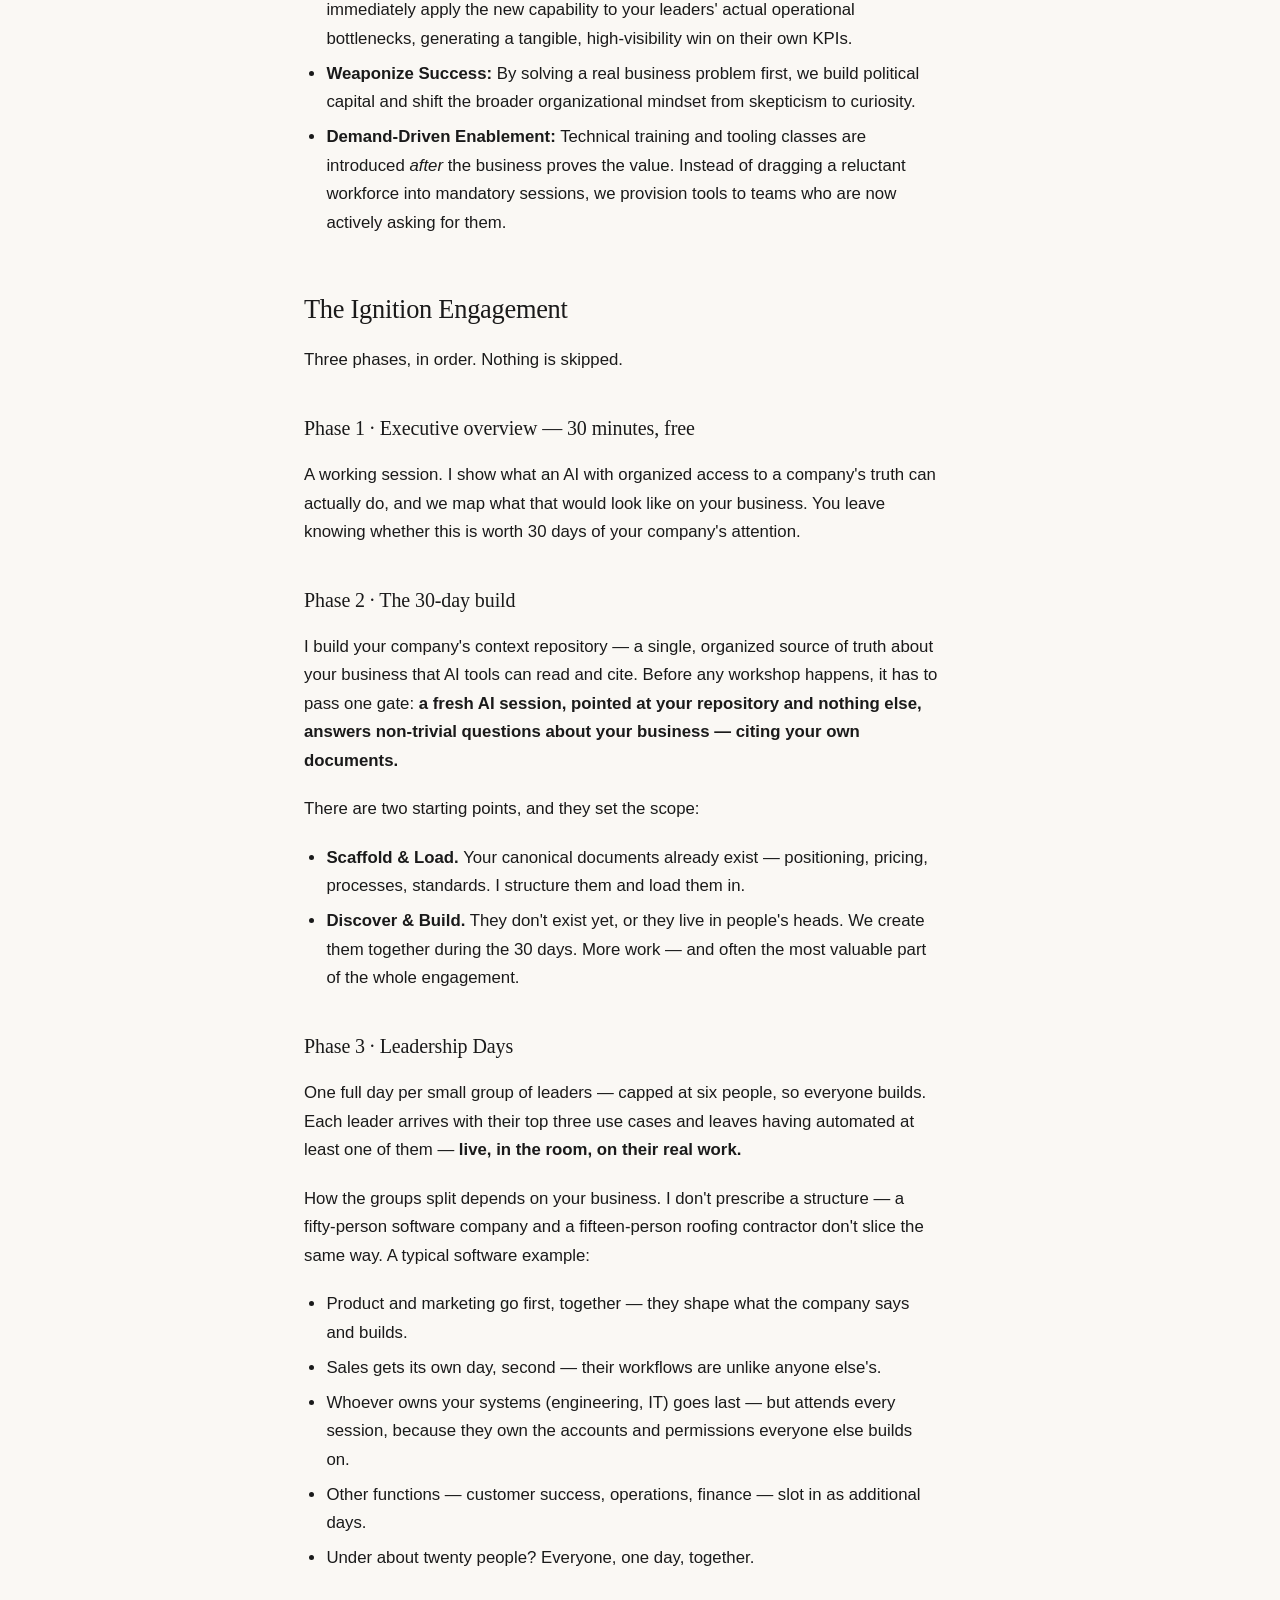
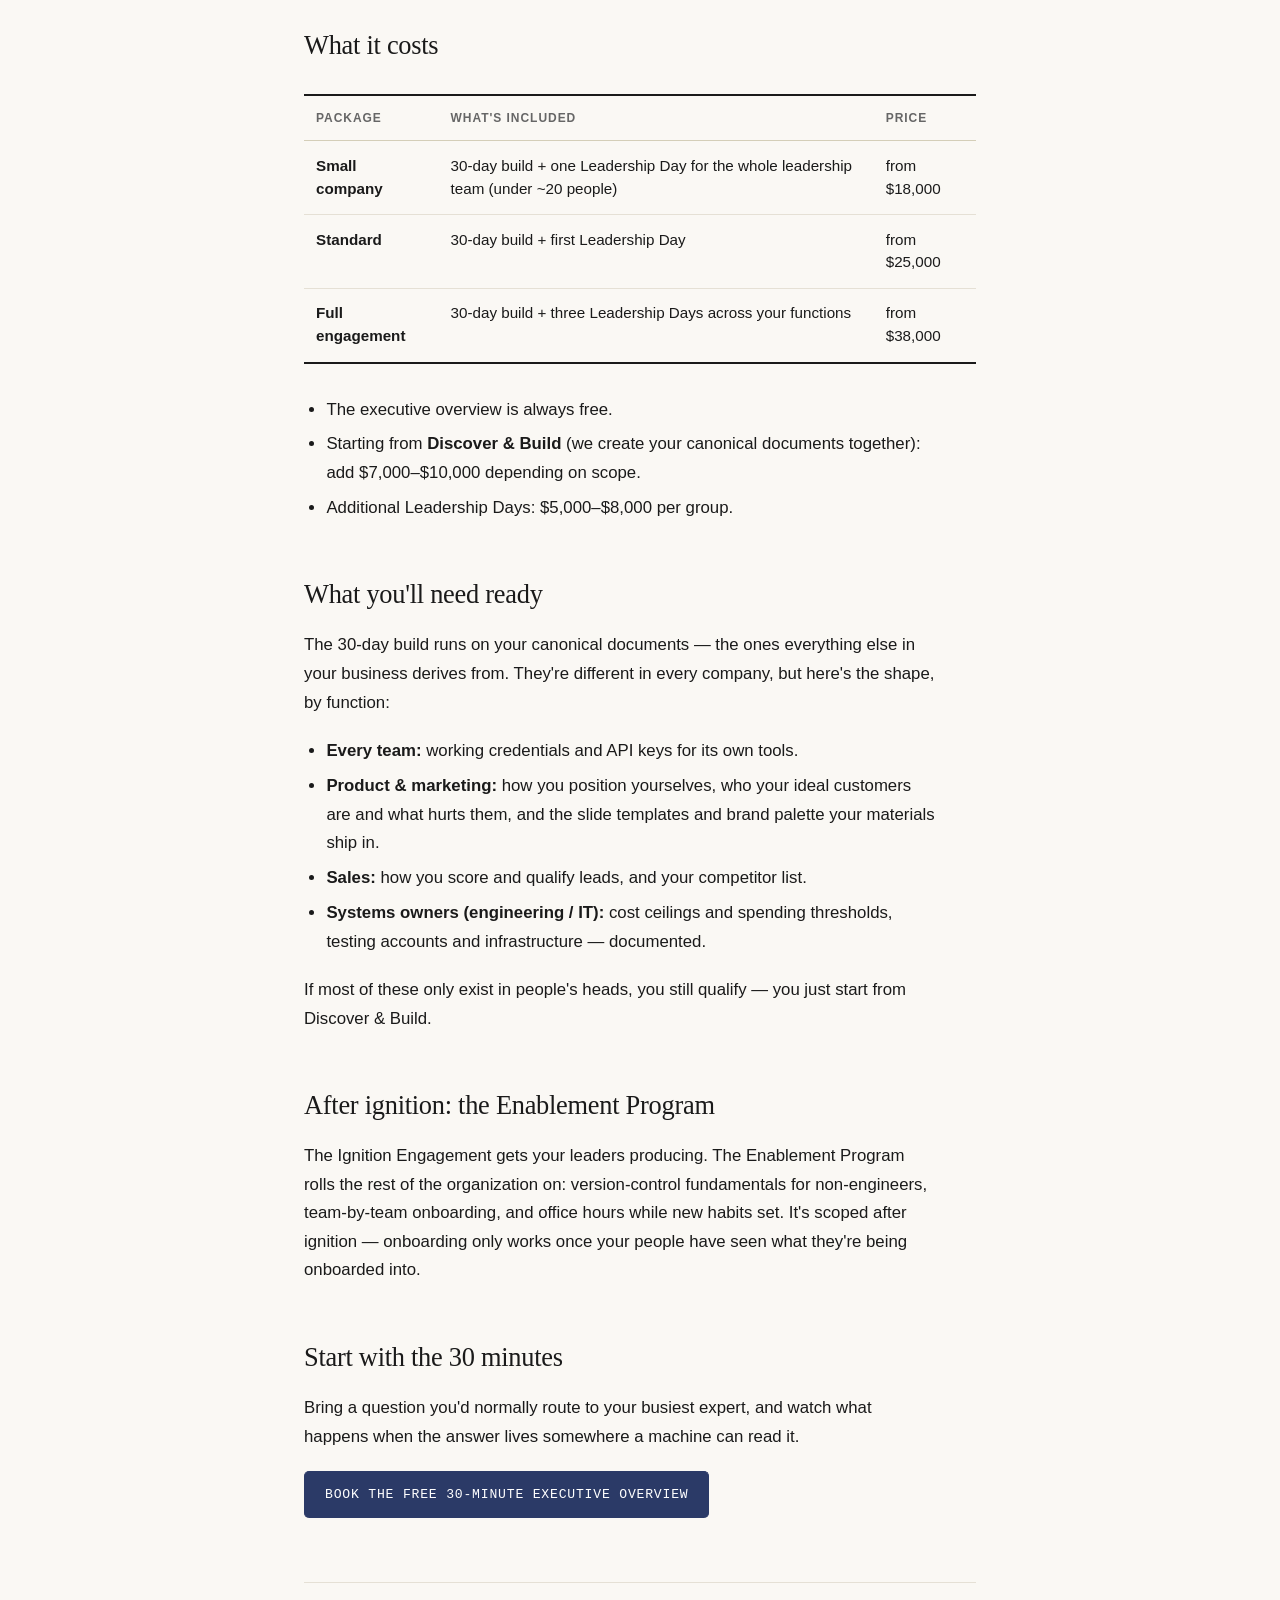
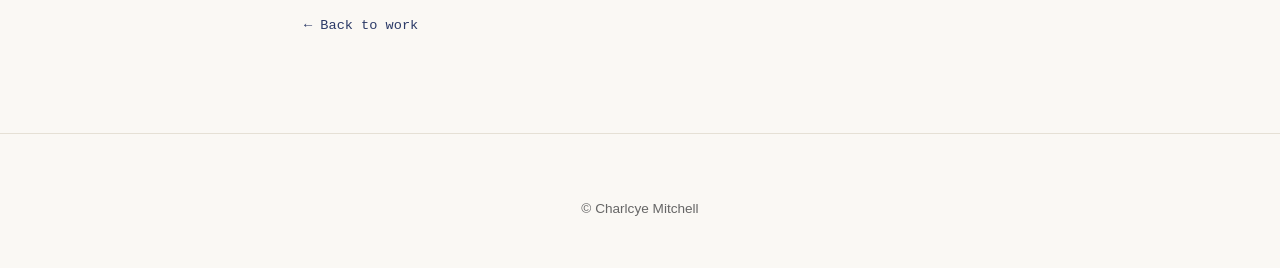
==== commit 78435ba9: "Sharpen two fit-criteria bullets" ====
--- a/ai-adoption/index.html
+++ b/ai-adoption/index.html
@@ -58,9 +58,9 @@
           limitation, regardless of their industry. You are an ideal fit if:
         </p>
         <ul>
-          <li>Your top performers spend hours answering the same internal questions.</li>
+          <li>Your best people become the unofficial help desk for questions only they can answer.</li>
           <li>Client output or service quality drops the moment your core experts step away.</li>
-          <li>New hire onboarding takes months because the company playbook is "oral history" rather than documented process.</li>
+          <li>People learn the job by asking around, not from a single source of truth anyone could query.</li>
         </ul>
         <p>
           If your competitive advantage currently walks out the door at
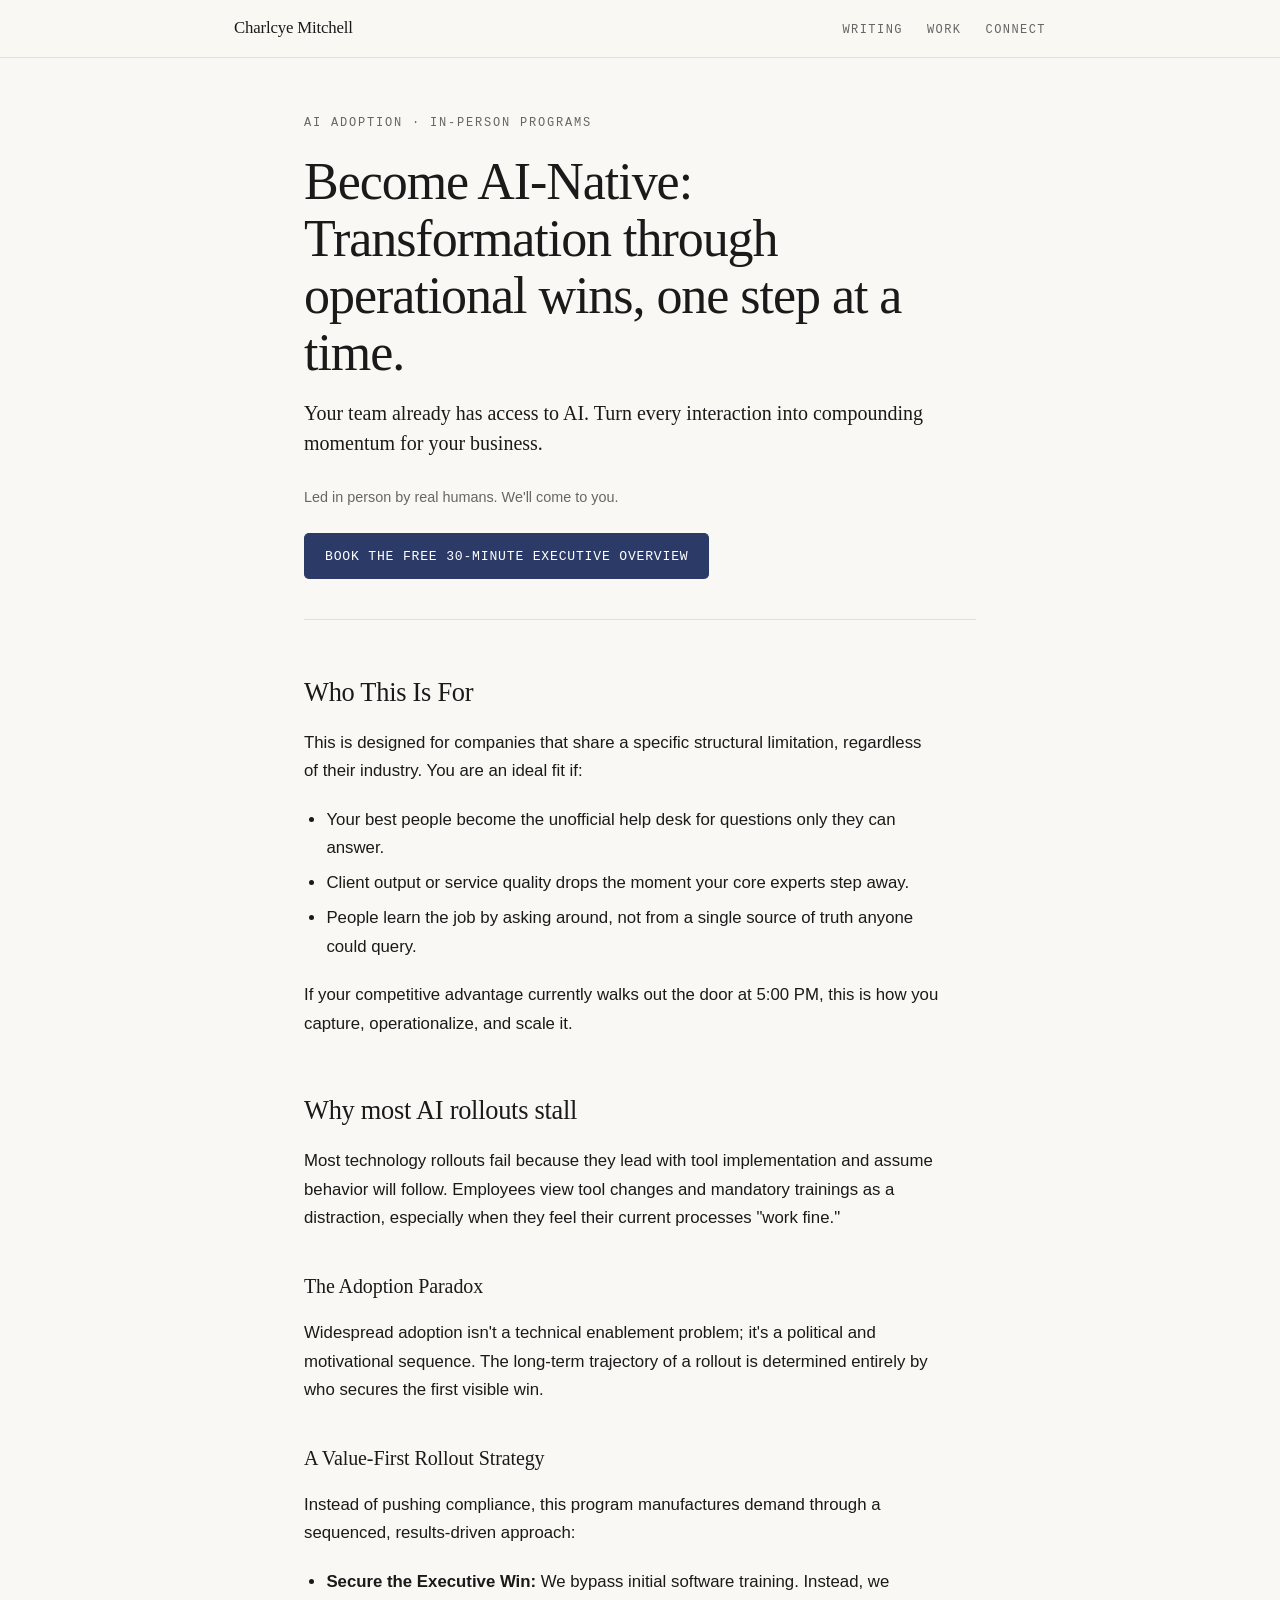
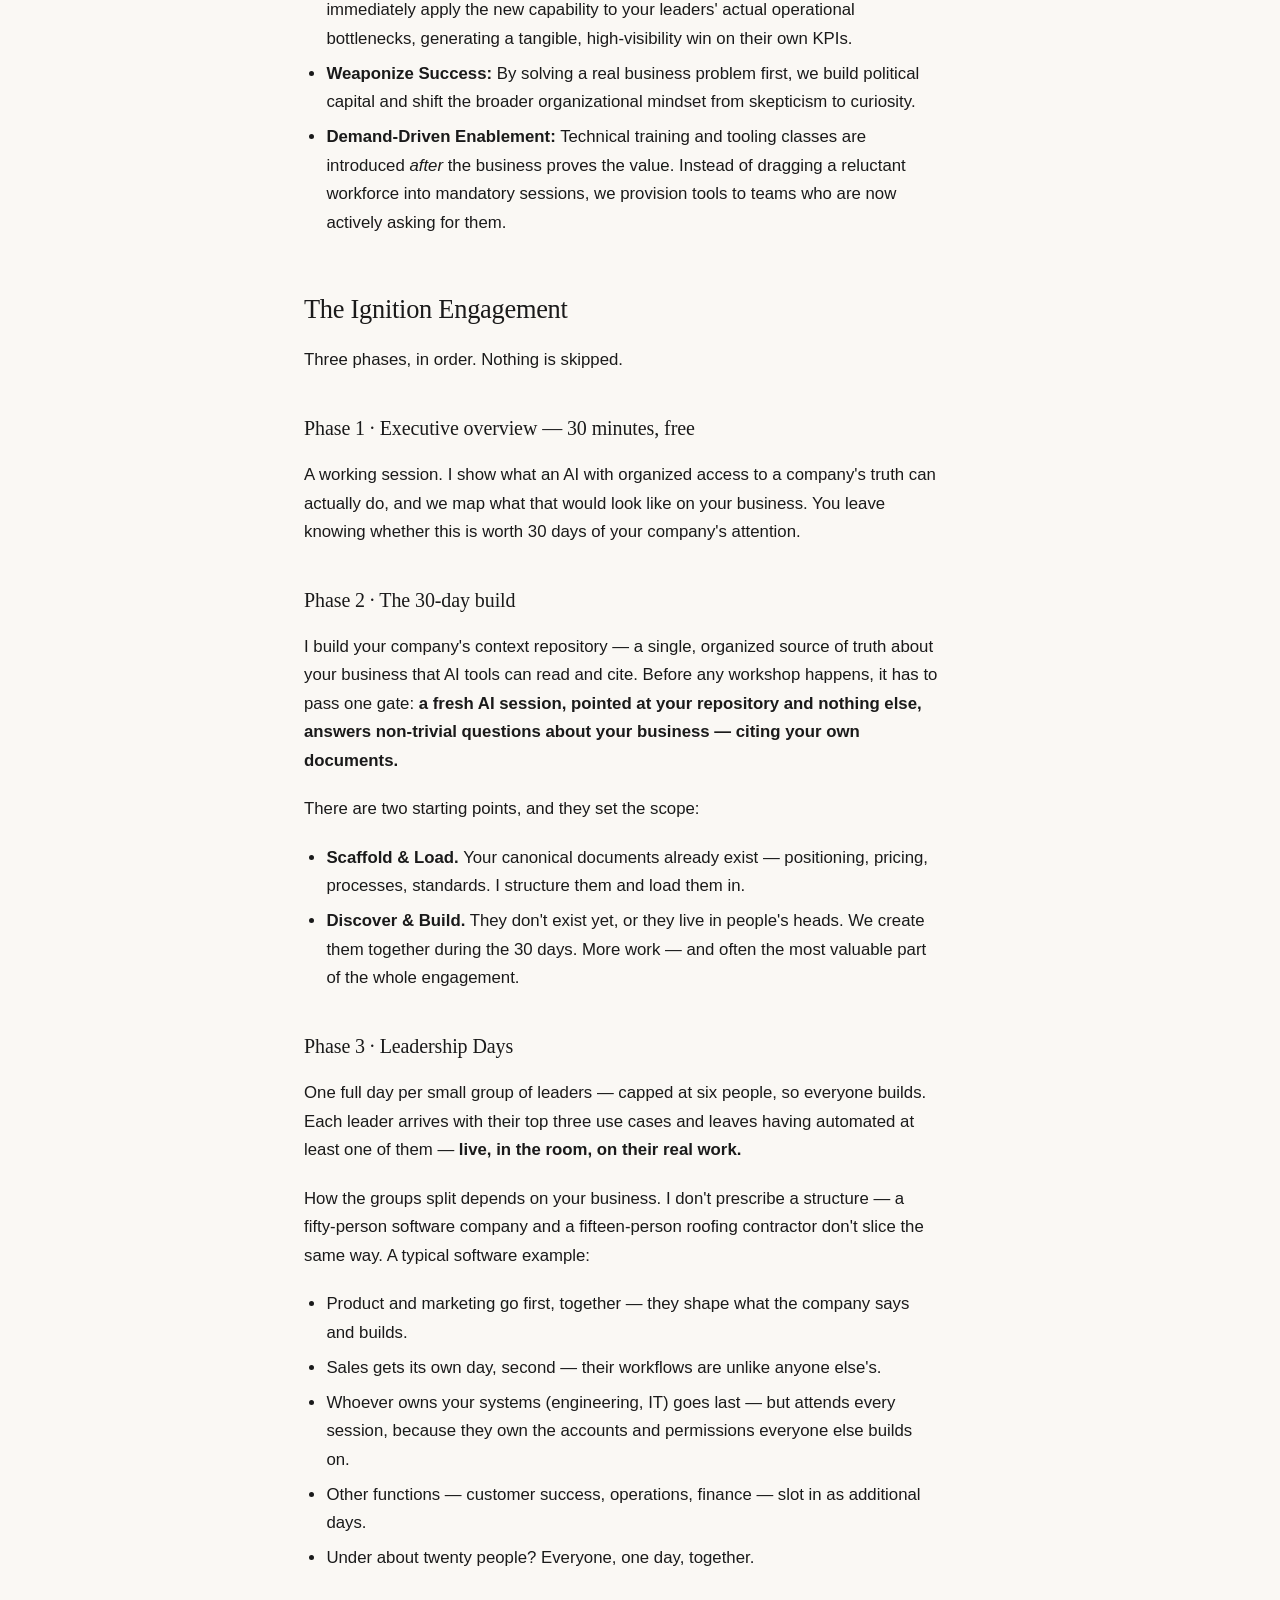
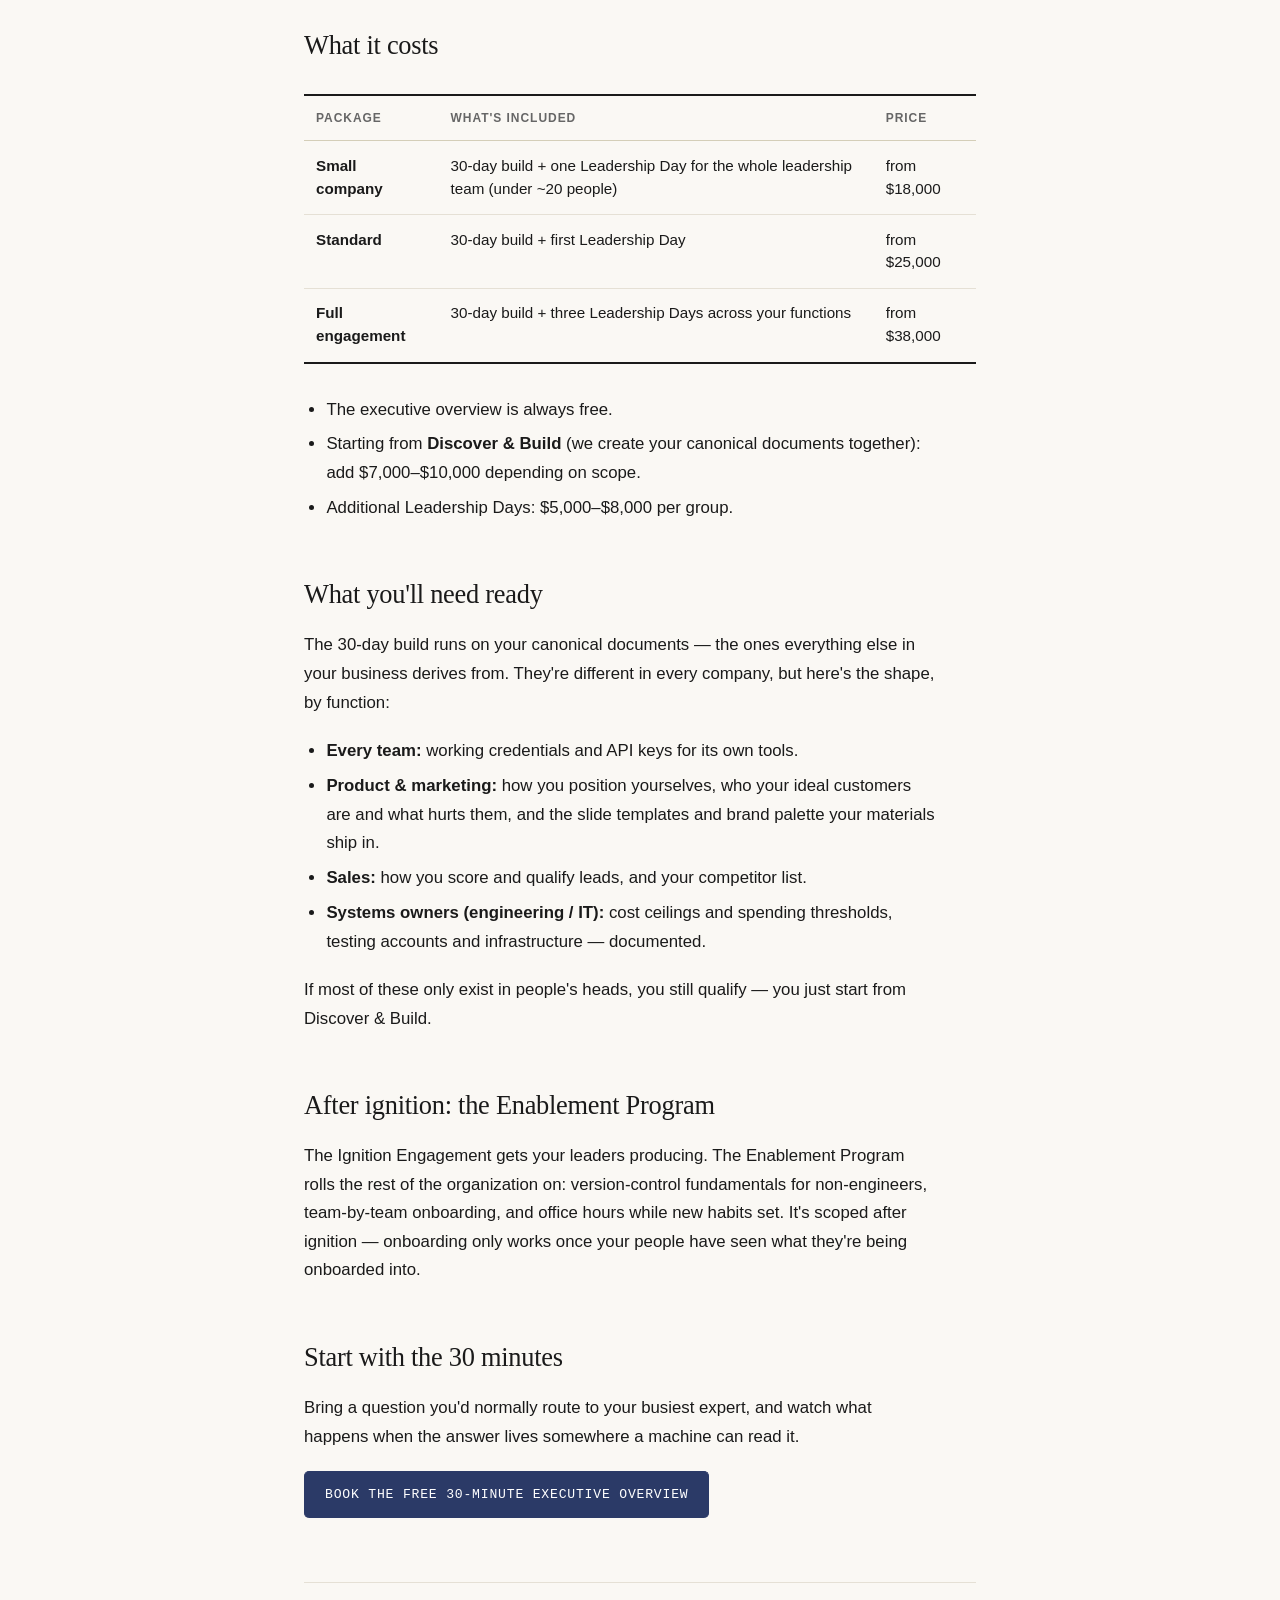
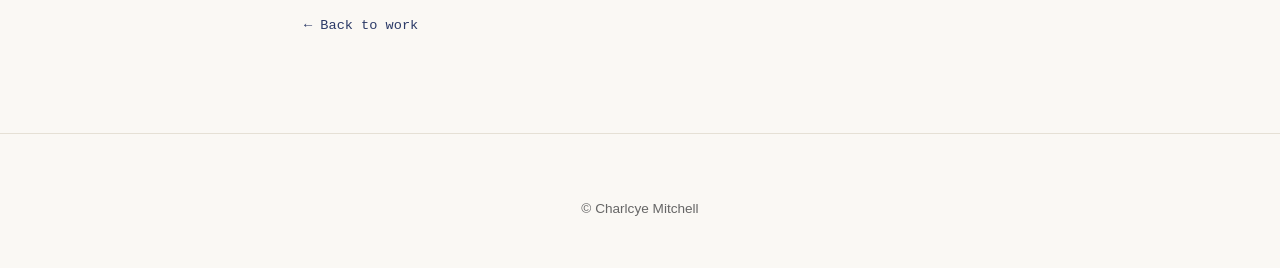
==== commit 462e7dd1: "Broaden distraction line to tool changes and trainings" ====
--- a/ai-adoption/index.html
+++ b/ai-adoption/index.html
@@ -70,7 +70,7 @@
         <p>
           Most technology rollouts fail because they lead with tool
           implementation and assume behavior will follow. Employees view
-          mandatory training for a new tool as a distraction, especially
+          tool changes and mandatory trainings as a distraction, especially
           when they feel their current processes "work fine."
         </p>
 
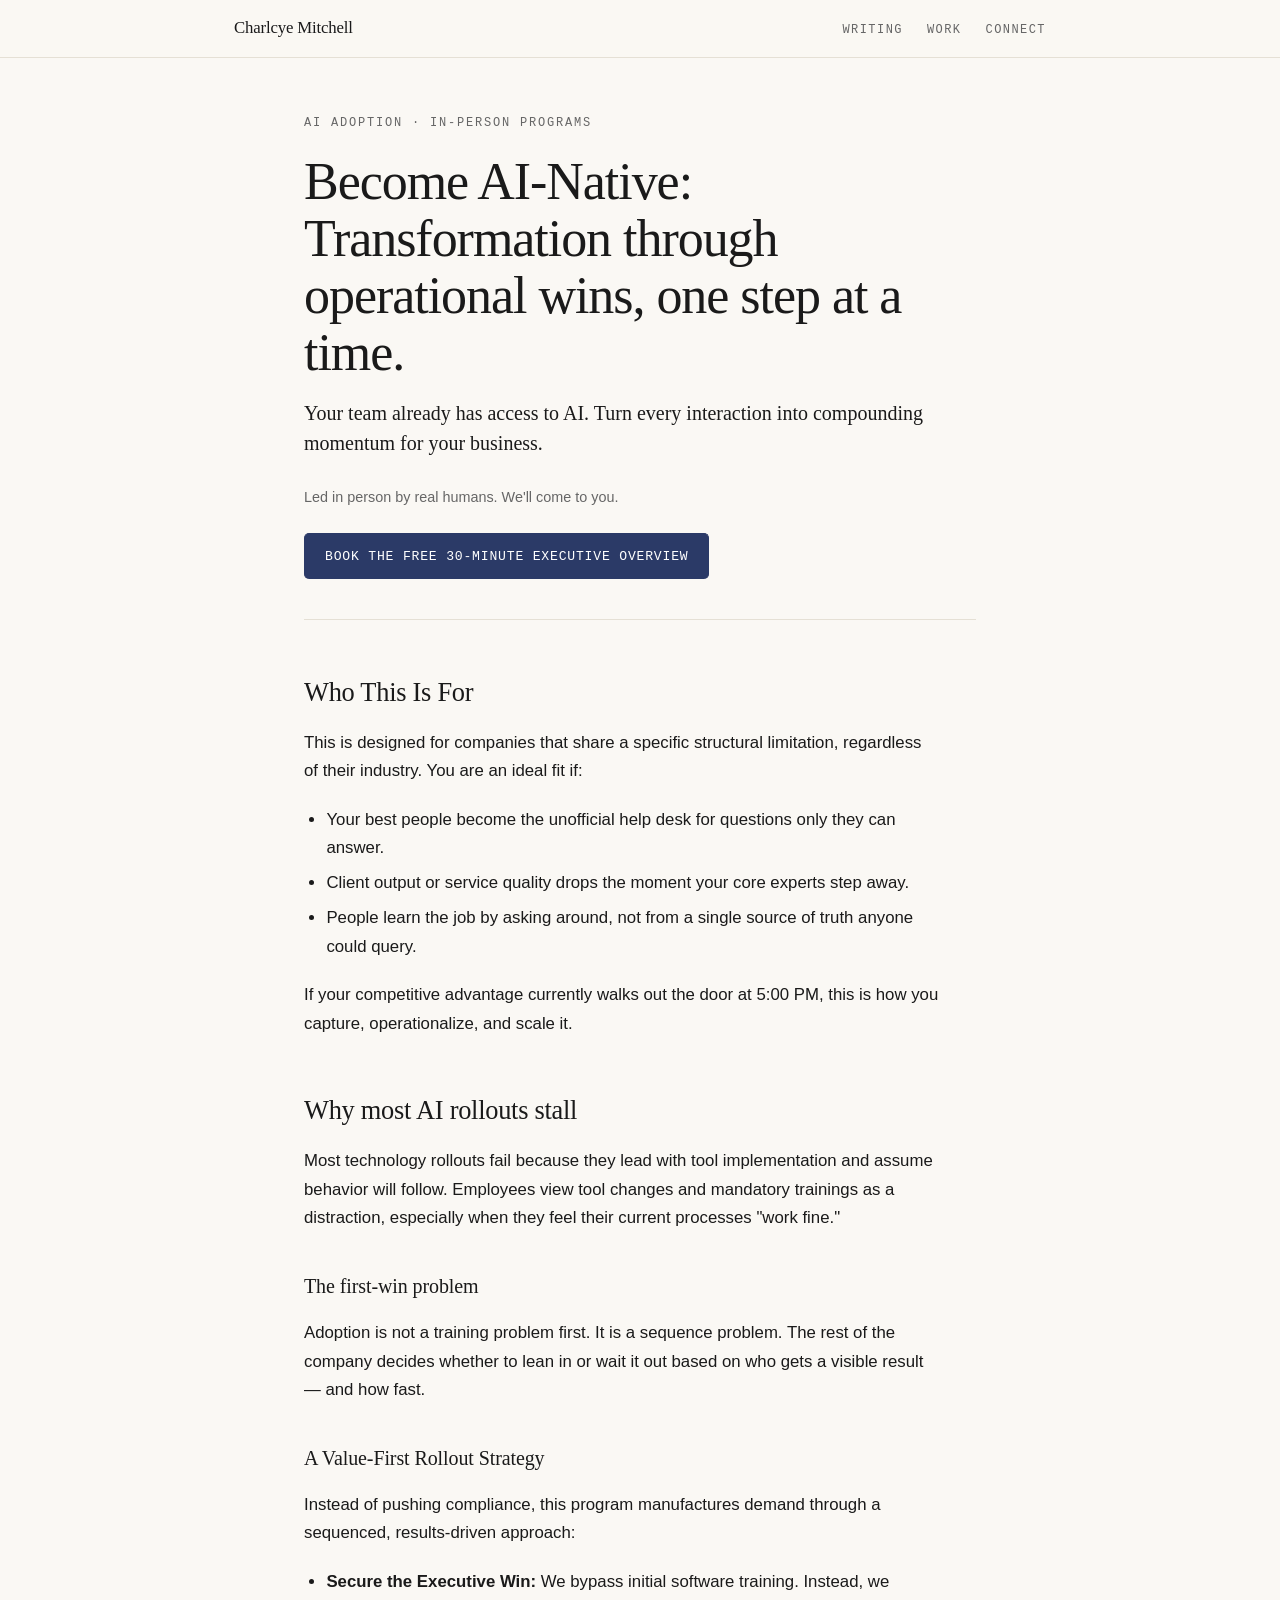
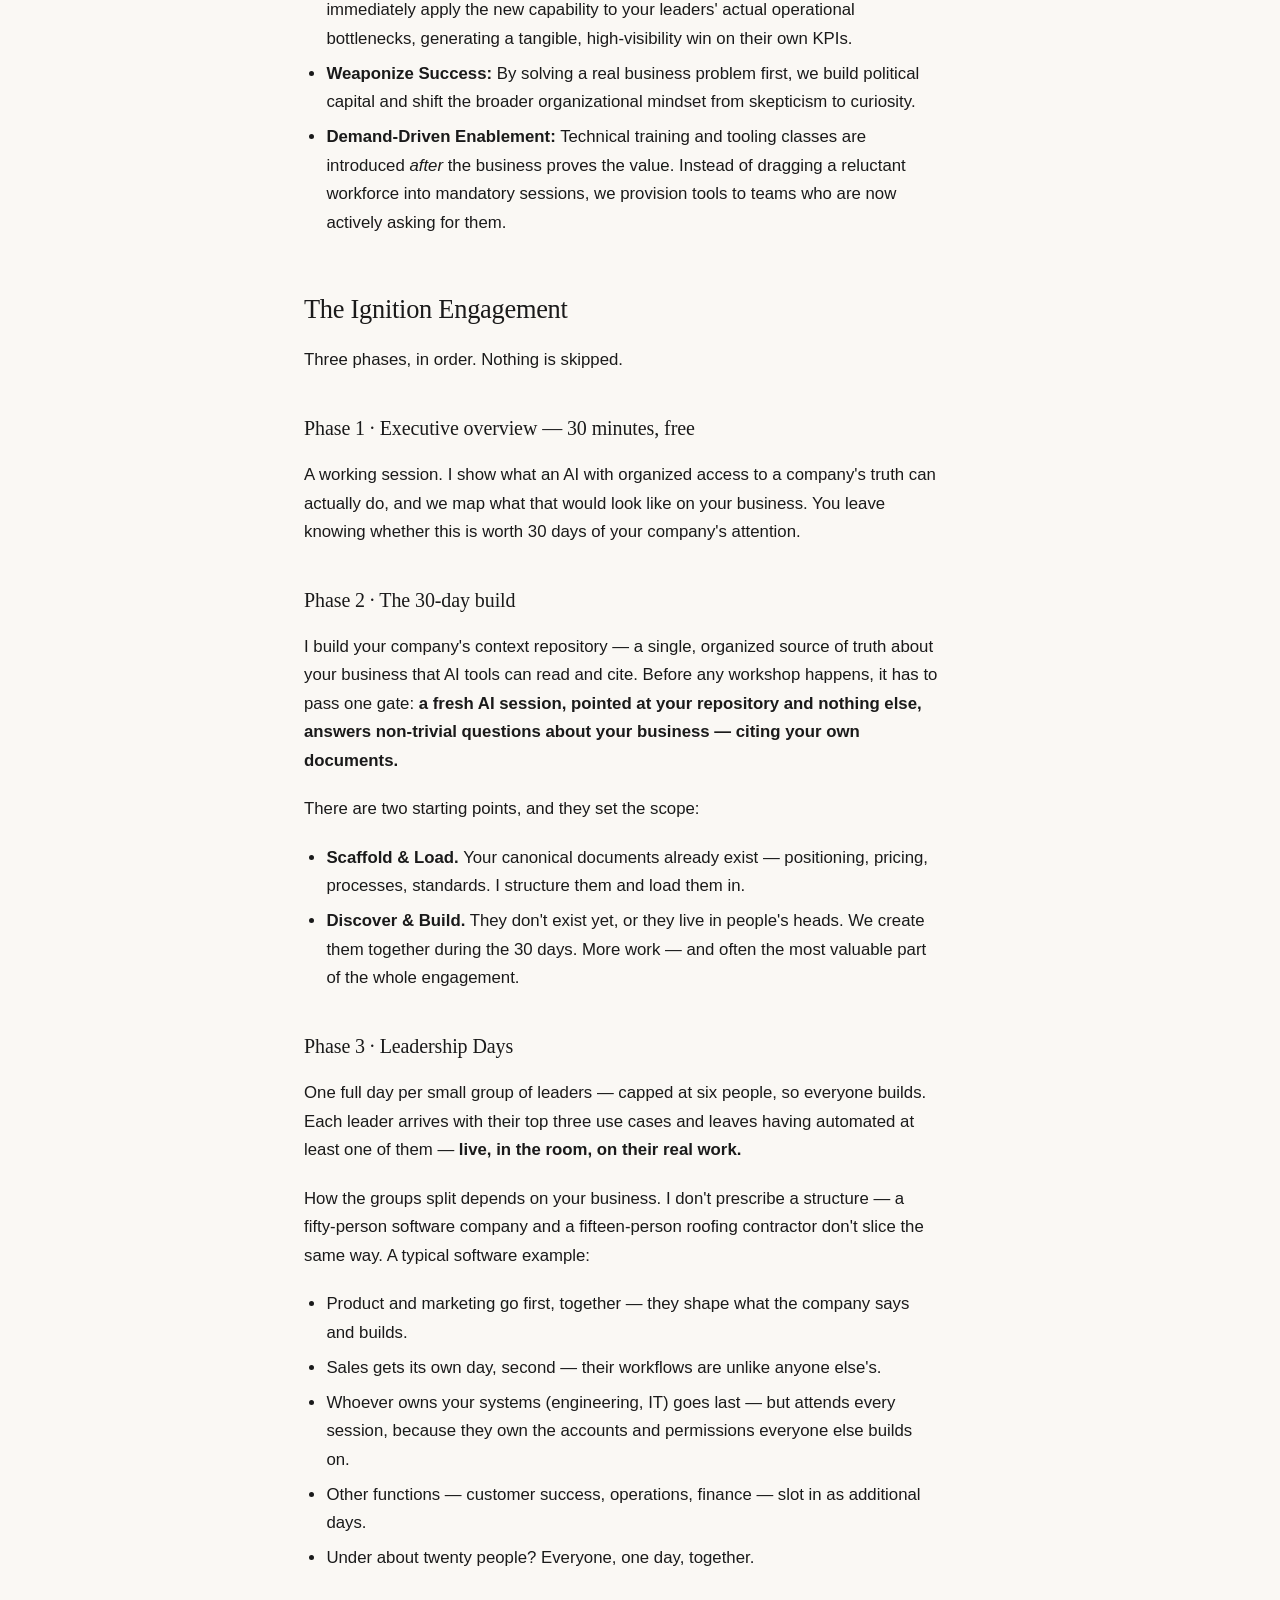
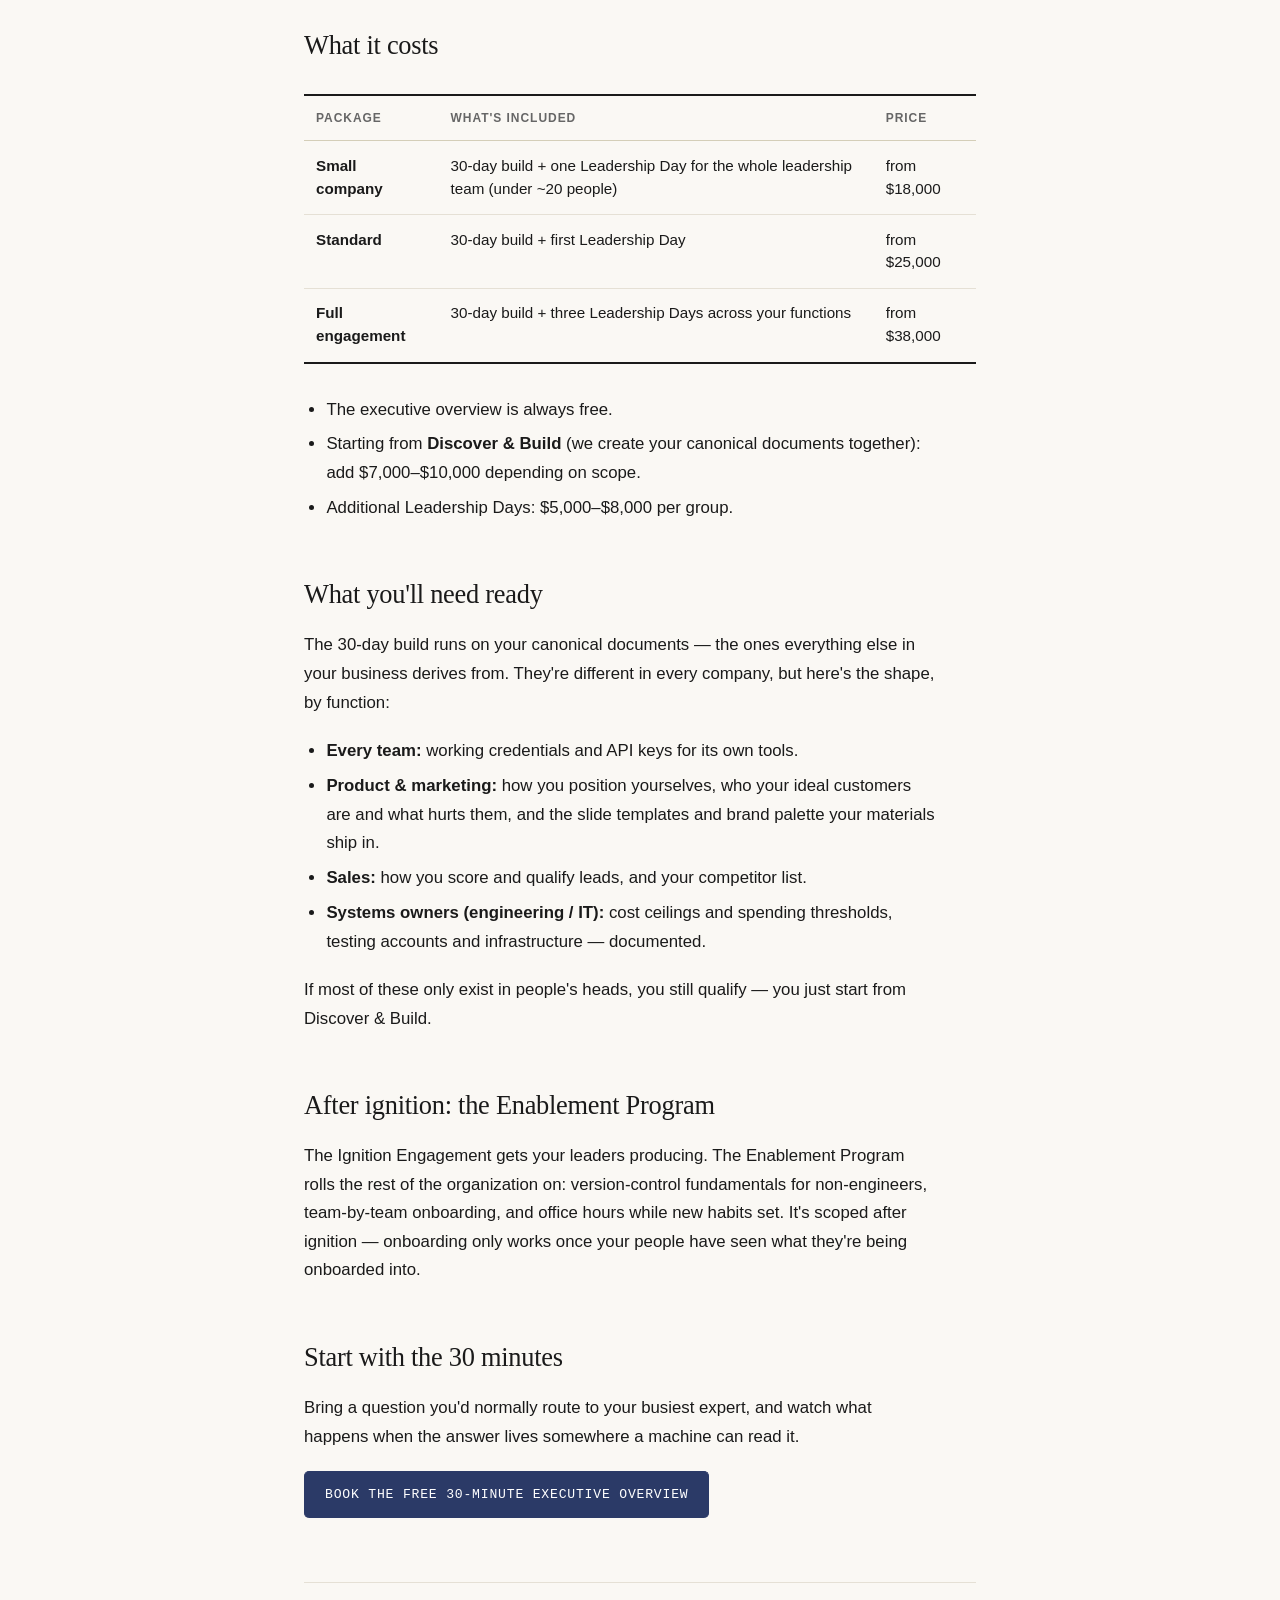
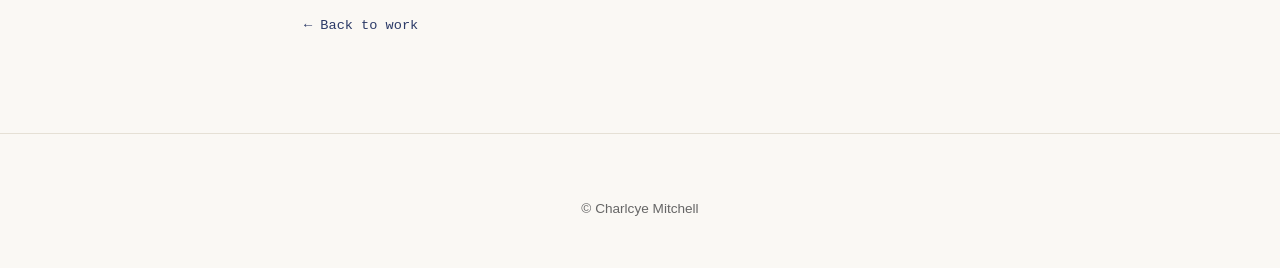
==== commit 90bb8d4f: "Rename Adoption Paradox to the first-win problem" ====
--- a/ai-adoption/index.html
+++ b/ai-adoption/index.html
@@ -74,12 +74,11 @@
           when they feel their current processes "work fine."
         </p>
 
-        <h3 id="the-adoption-paradox">The Adoption Paradox</h3>
-        <p>
-          Widespread adoption isn't a technical enablement problem; it's a
-          political and motivational sequence. The long-term trajectory of
-          a rollout is determined entirely by who secures the first visible
-          win.
+        <h3 id="the-first-win-problem">The first-win problem</h3>
+        <p>
+          Adoption is not a training problem first. It is a sequence
+          problem. The rest of the company decides whether to lean in or
+          wait it out based on who gets a visible result — and how fast.
         </p>
 
         <h3 id="value-first-rollout">A Value-First Rollout Strategy</h3>
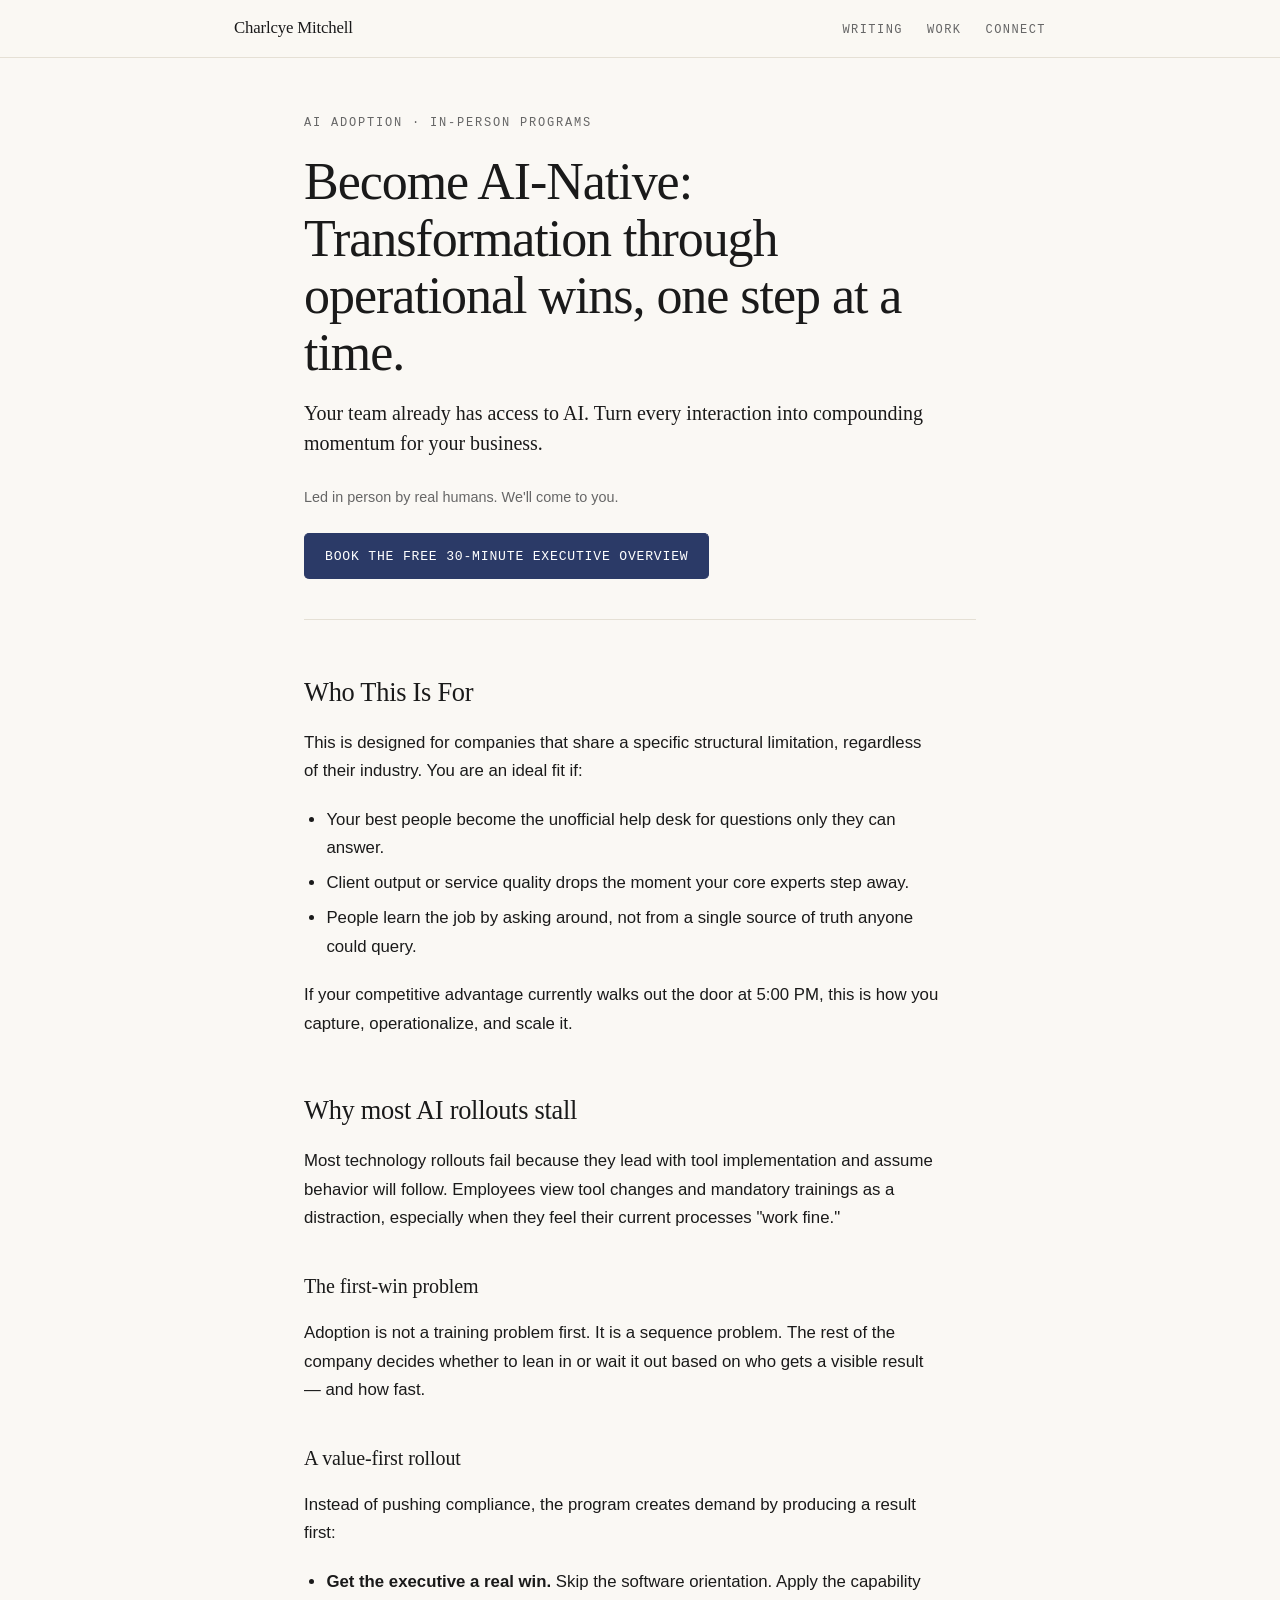
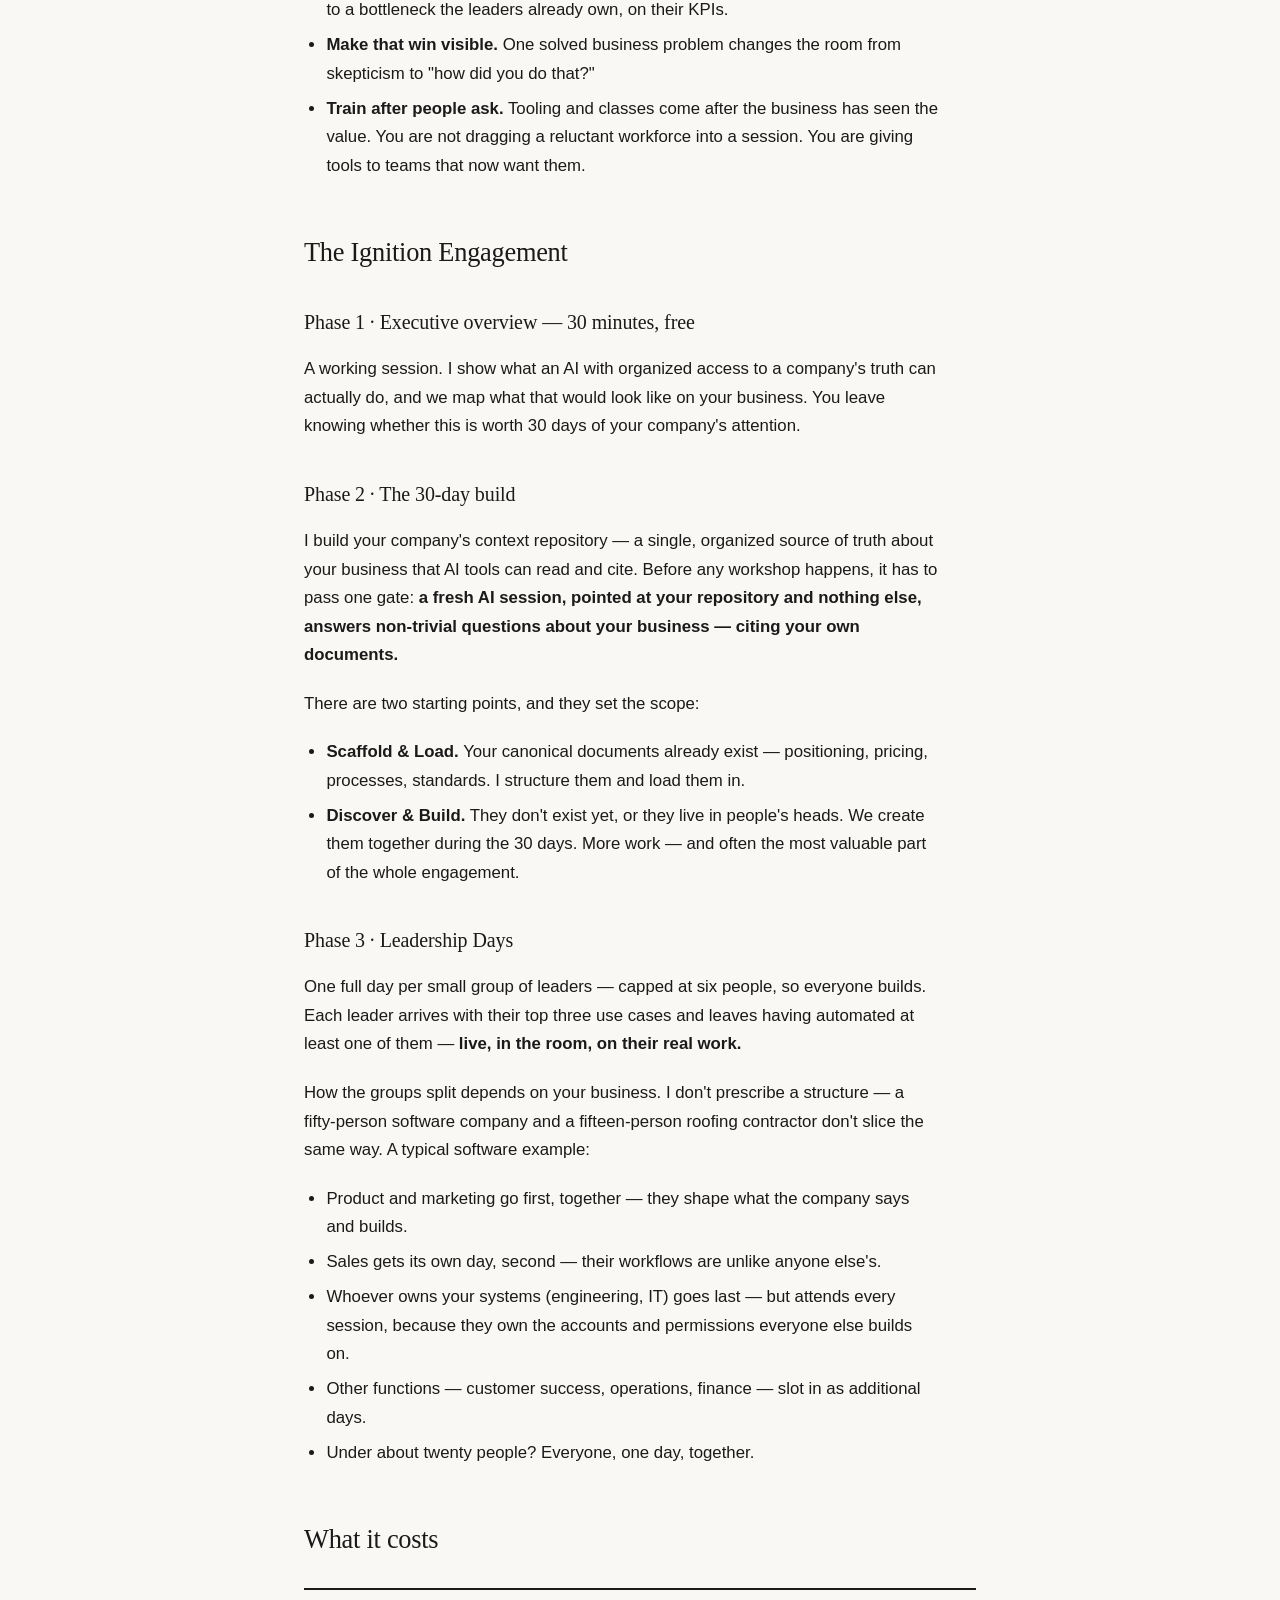
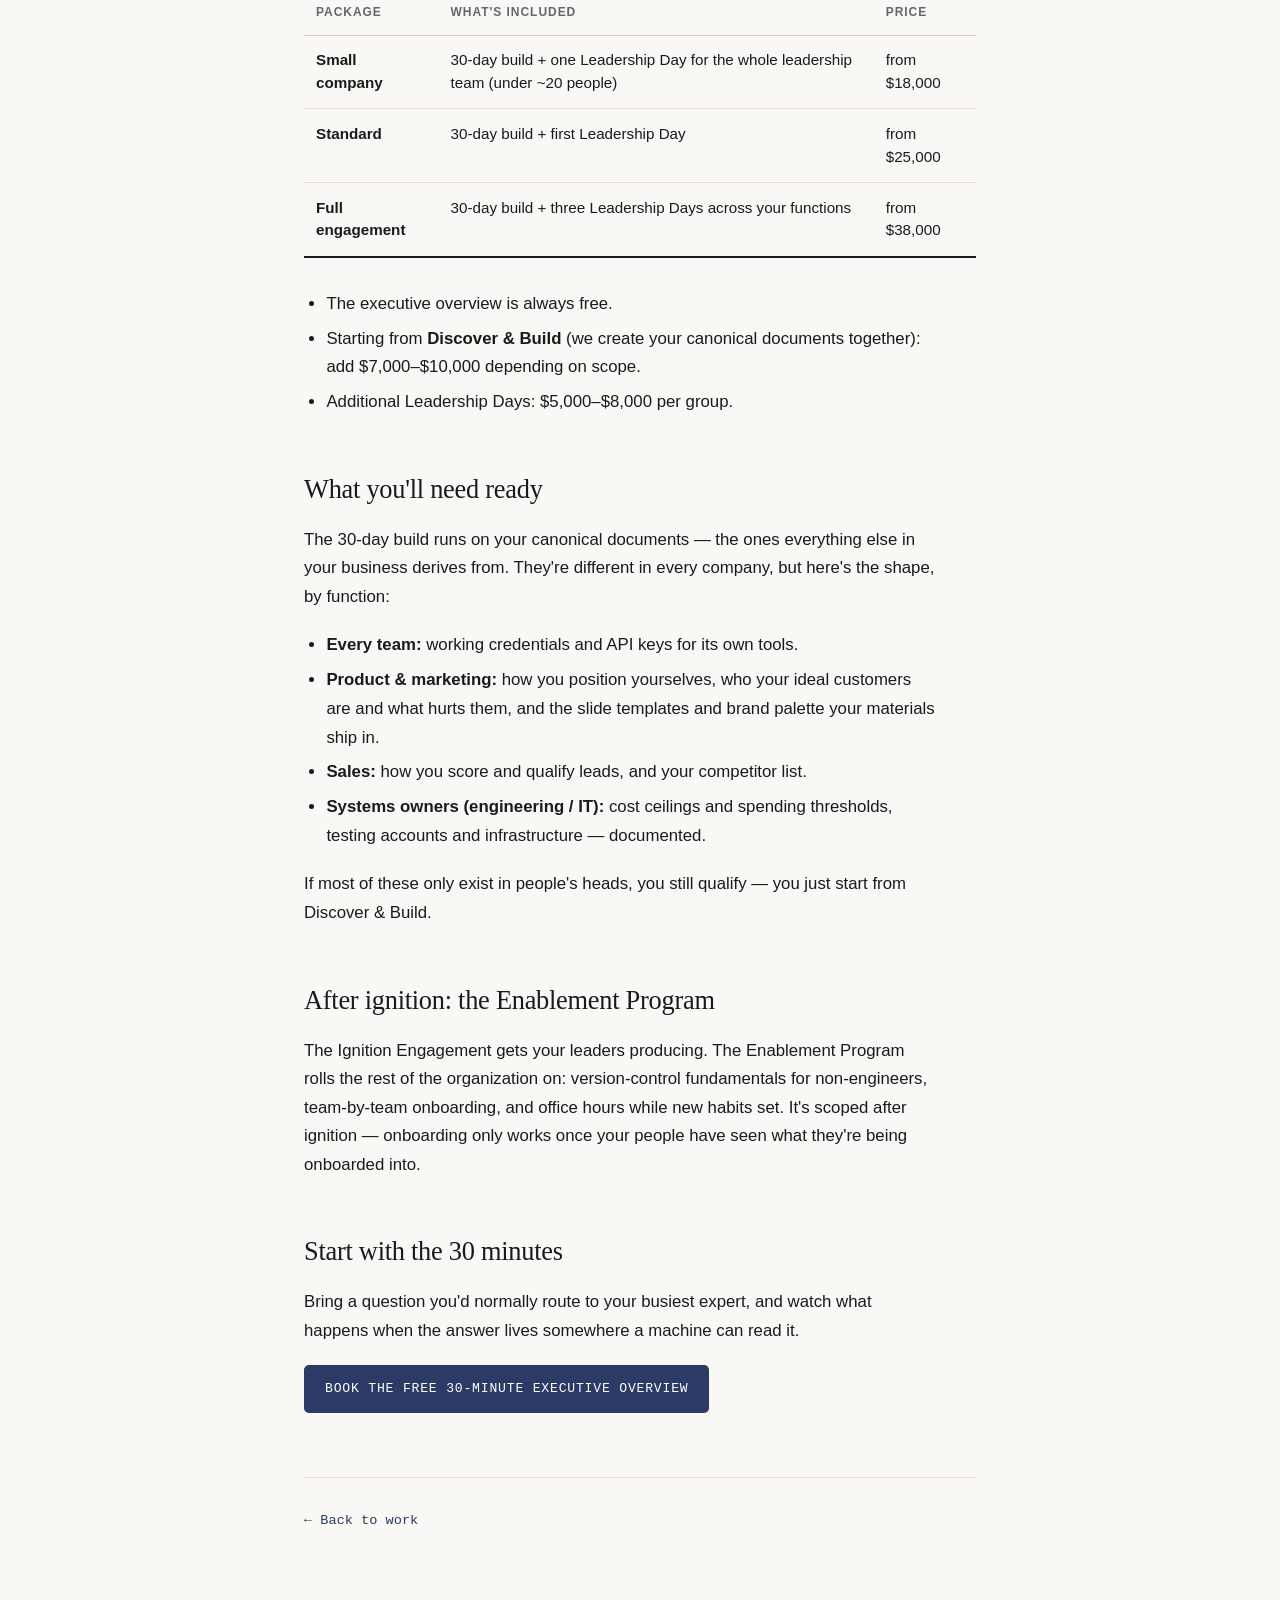
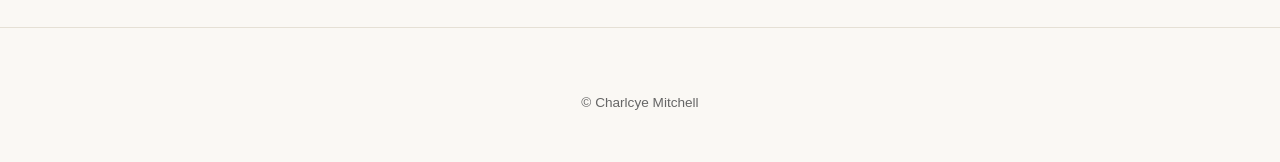
==== commit e579c1fa: "Rewrite value-first rollout bullets; drop three-phases line" ====
--- a/ai-adoption/index.html
+++ b/ai-adoption/index.html
@@ -81,34 +81,31 @@
           wait it out based on who gets a visible result — and how fast.
         </p>
 
-        <h3 id="value-first-rollout">A Value-First Rollout Strategy</h3>
-        <p>
-          Instead of pushing compliance, this program manufactures demand
-          through a sequenced, results-driven approach:
-        </p>
-        <ul>
-          <li>
-            <strong>Secure the Executive Win:</strong> We bypass initial
-            software training. Instead, we immediately apply the new
-            capability to your leaders' actual operational bottlenecks,
-            generating a tangible, high-visibility win on their own KPIs.
-          </li>
-          <li>
-            <strong>Weaponize Success:</strong> By solving a real business
-            problem first, we build political capital and shift the broader
-            organizational mindset from skepticism to curiosity.
-          </li>
-          <li>
-            <strong>Demand-Driven Enablement:</strong> Technical training
-            and tooling classes are introduced <em>after</em> the business
-            proves the value. Instead of dragging a reluctant workforce
-            into mandatory sessions, we provision tools to teams who are
-            now actively asking for them.
+        <h3 id="value-first-rollout">A value-first rollout</h3>
+        <p>
+          Instead of pushing compliance, the program creates demand by
+          producing a result first:
+        </p>
+        <ul>
+          <li>
+            <strong>Get the executive a real win.</strong> Skip the
+            software orientation. Apply the capability to a bottleneck the
+            leaders already own, on their KPIs.
+          </li>
+          <li>
+            <strong>Make that win visible.</strong> One solved business
+            problem changes the room from skepticism to "how did you do
+            that?"
+          </li>
+          <li>
+            <strong>Train after people ask.</strong> Tooling and classes
+            come after the business has seen the value. You are not
+            dragging a reluctant workforce into a session. You are giving
+            tools to teams that now want them.
           </li>
         </ul>
 
         <h2 id="the-ignition-engagement">The Ignition Engagement</h2>
-        <p>Three phases, in order. Nothing is skipped.</p>
 
         <h3 id="phase-1">Phase 1 · Executive overview — 30 minutes, free</h3>
         <p>
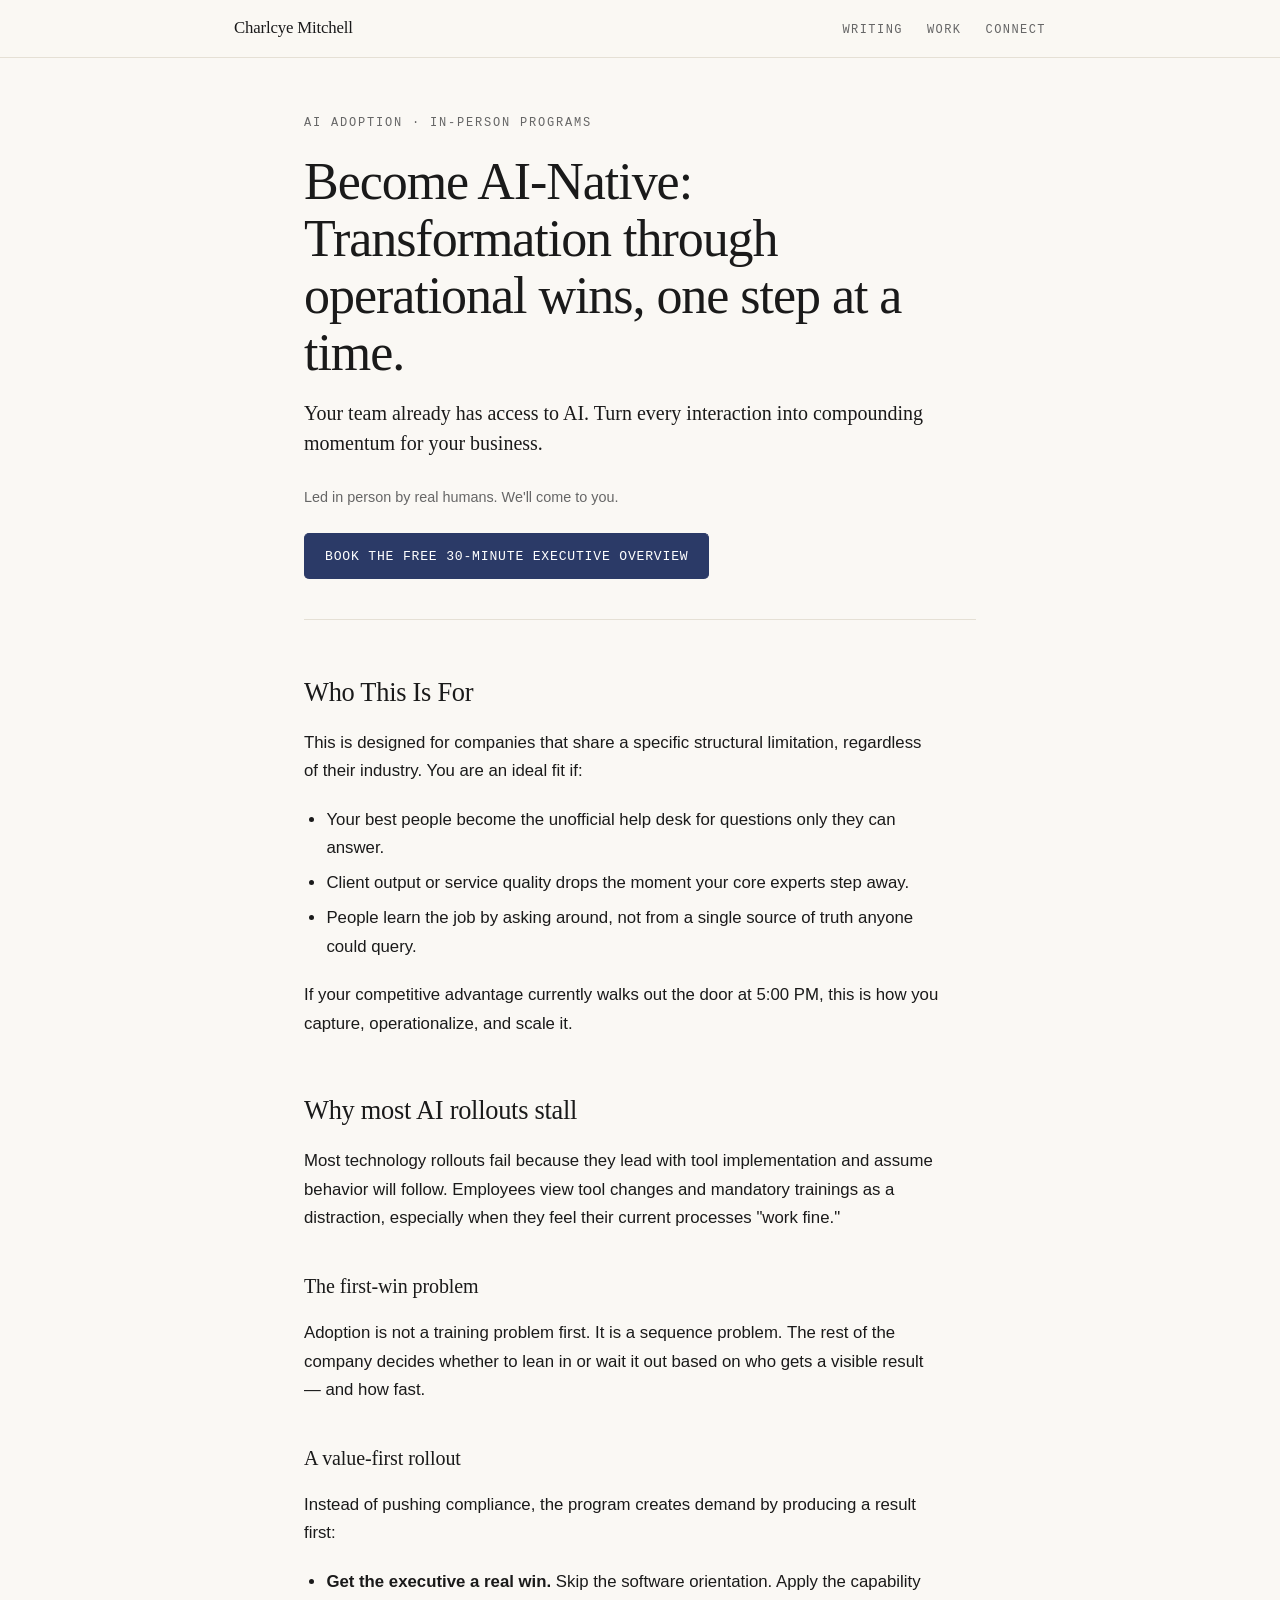
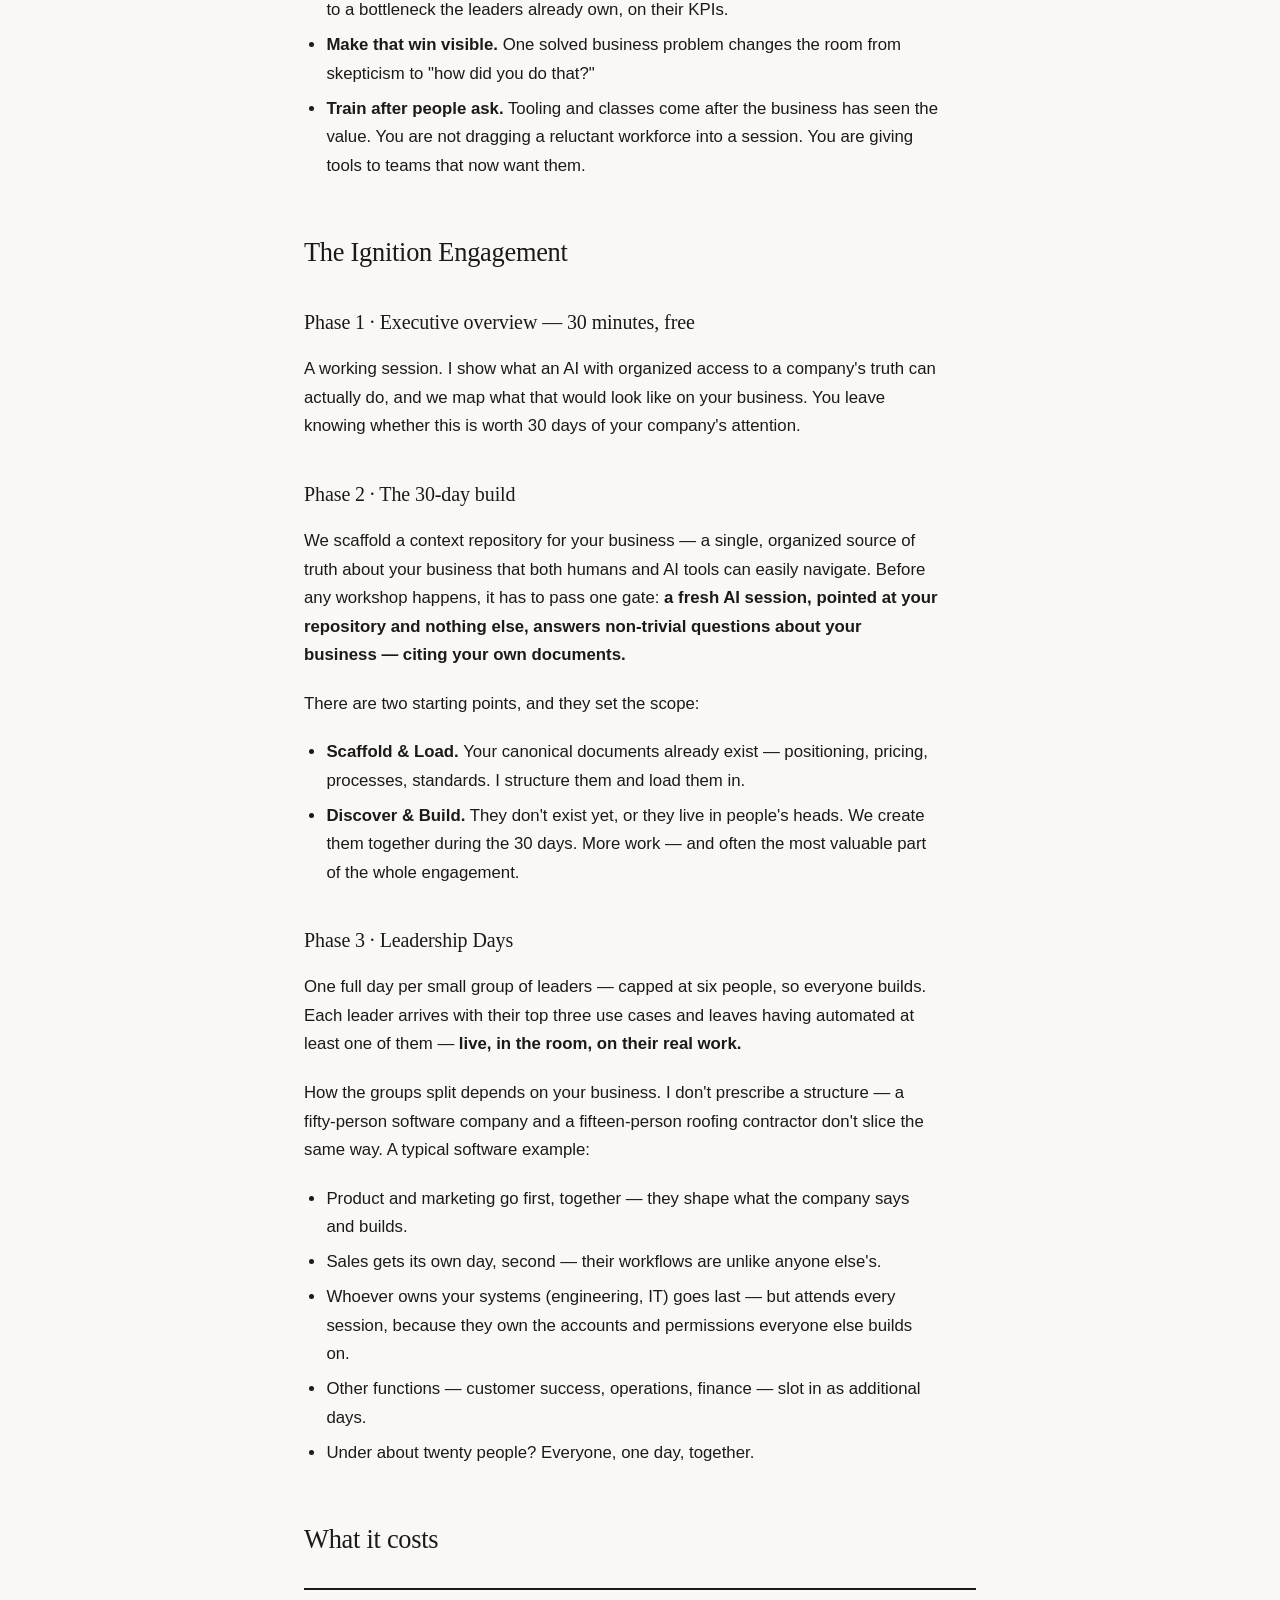
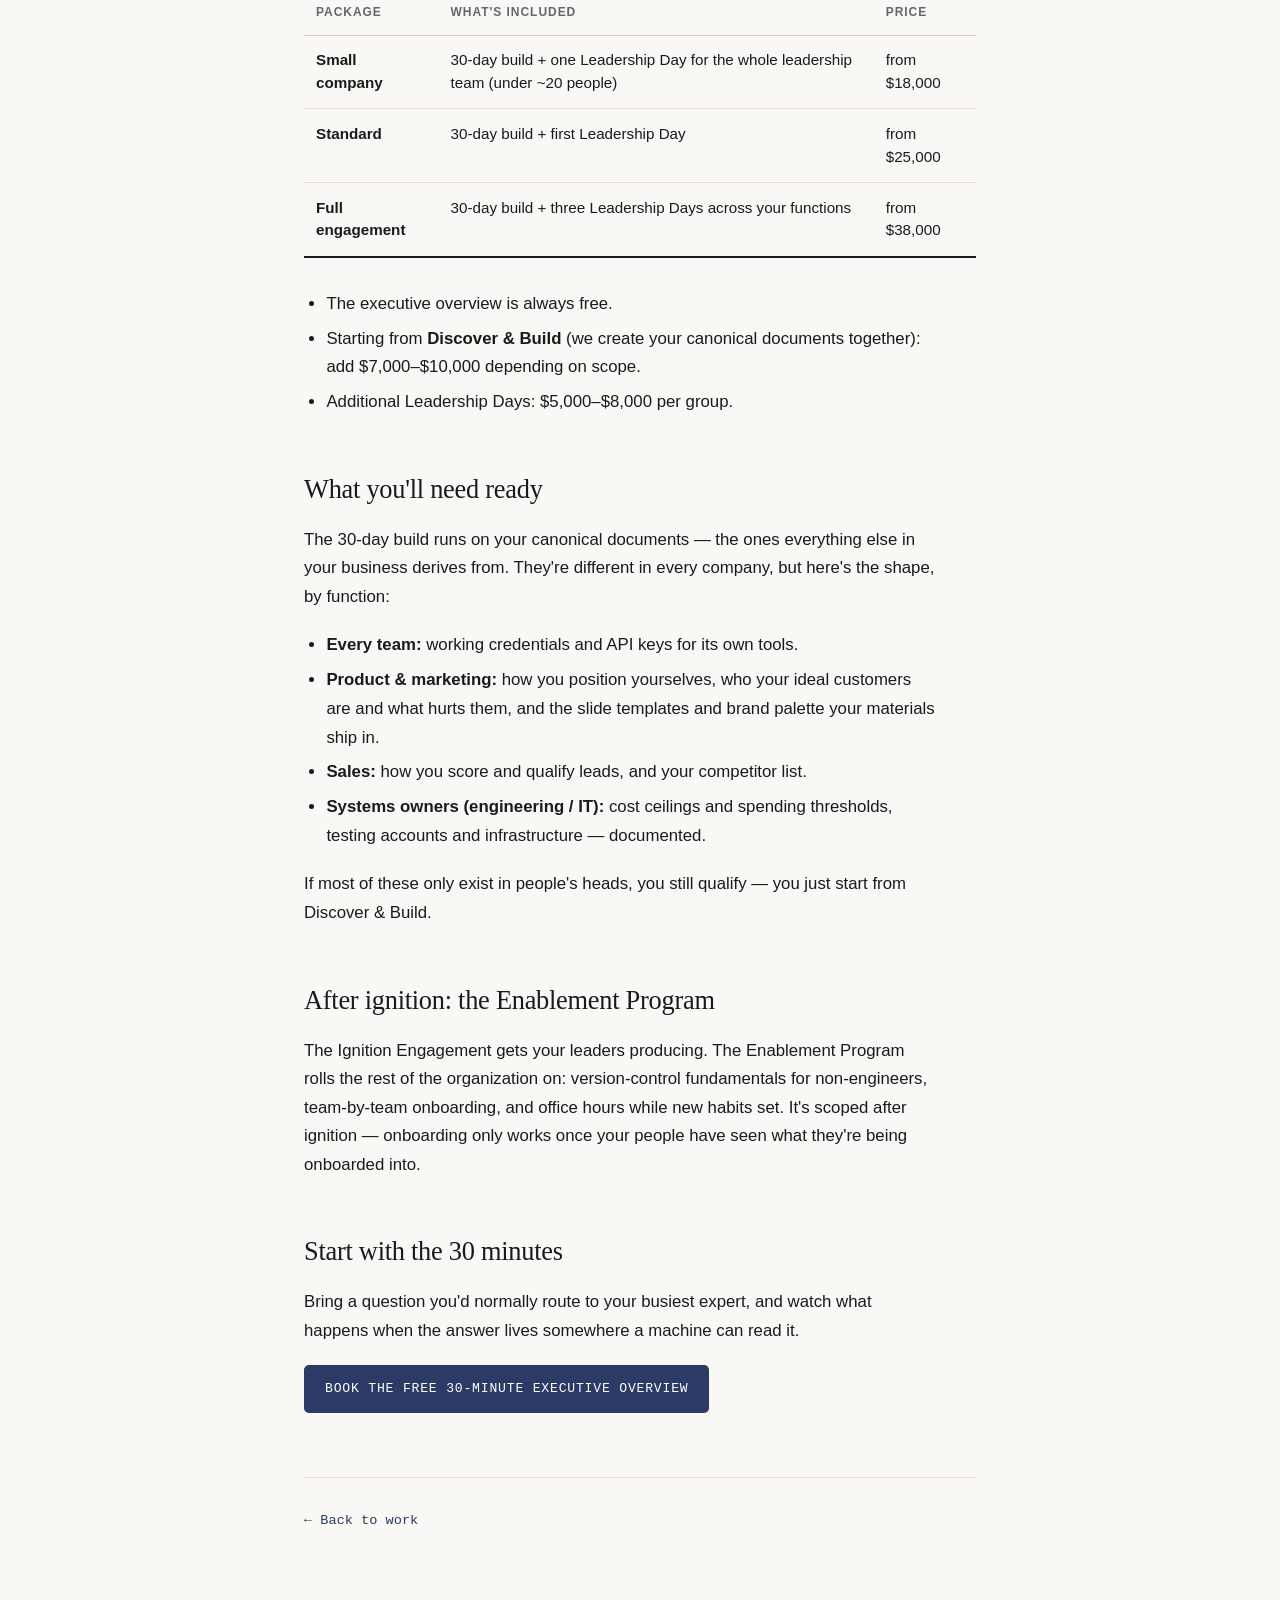
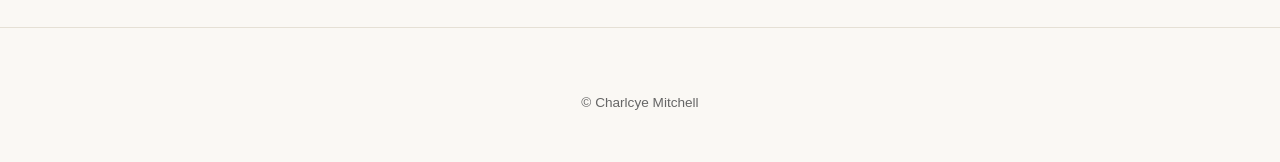
==== commit feb56e7a: "Phase 2 copy: we scaffold a context repository humans and AI can navigate" ====
--- a/ai-adoption/index.html
+++ b/ai-adoption/index.html
@@ -117,9 +117,9 @@
 
         <h3 id="phase-2">Phase 2 · The 30-day build</h3>
         <p>
-          I build your company's context repository — a single, organized
-          source of truth about your business that AI tools can read and
-          cite. Before any workshop happens, it has to pass one gate:
+          We scaffold a context repository for your business — a single,
+          organized source of truth about your business that both humans
+          and AI tools can easily navigate. Before any workshop happens, it has to pass one gate:
           <strong>a fresh AI session, pointed at your repository and nothing
           else, answers non-trivial questions about your business — citing
           your own documents.</strong>
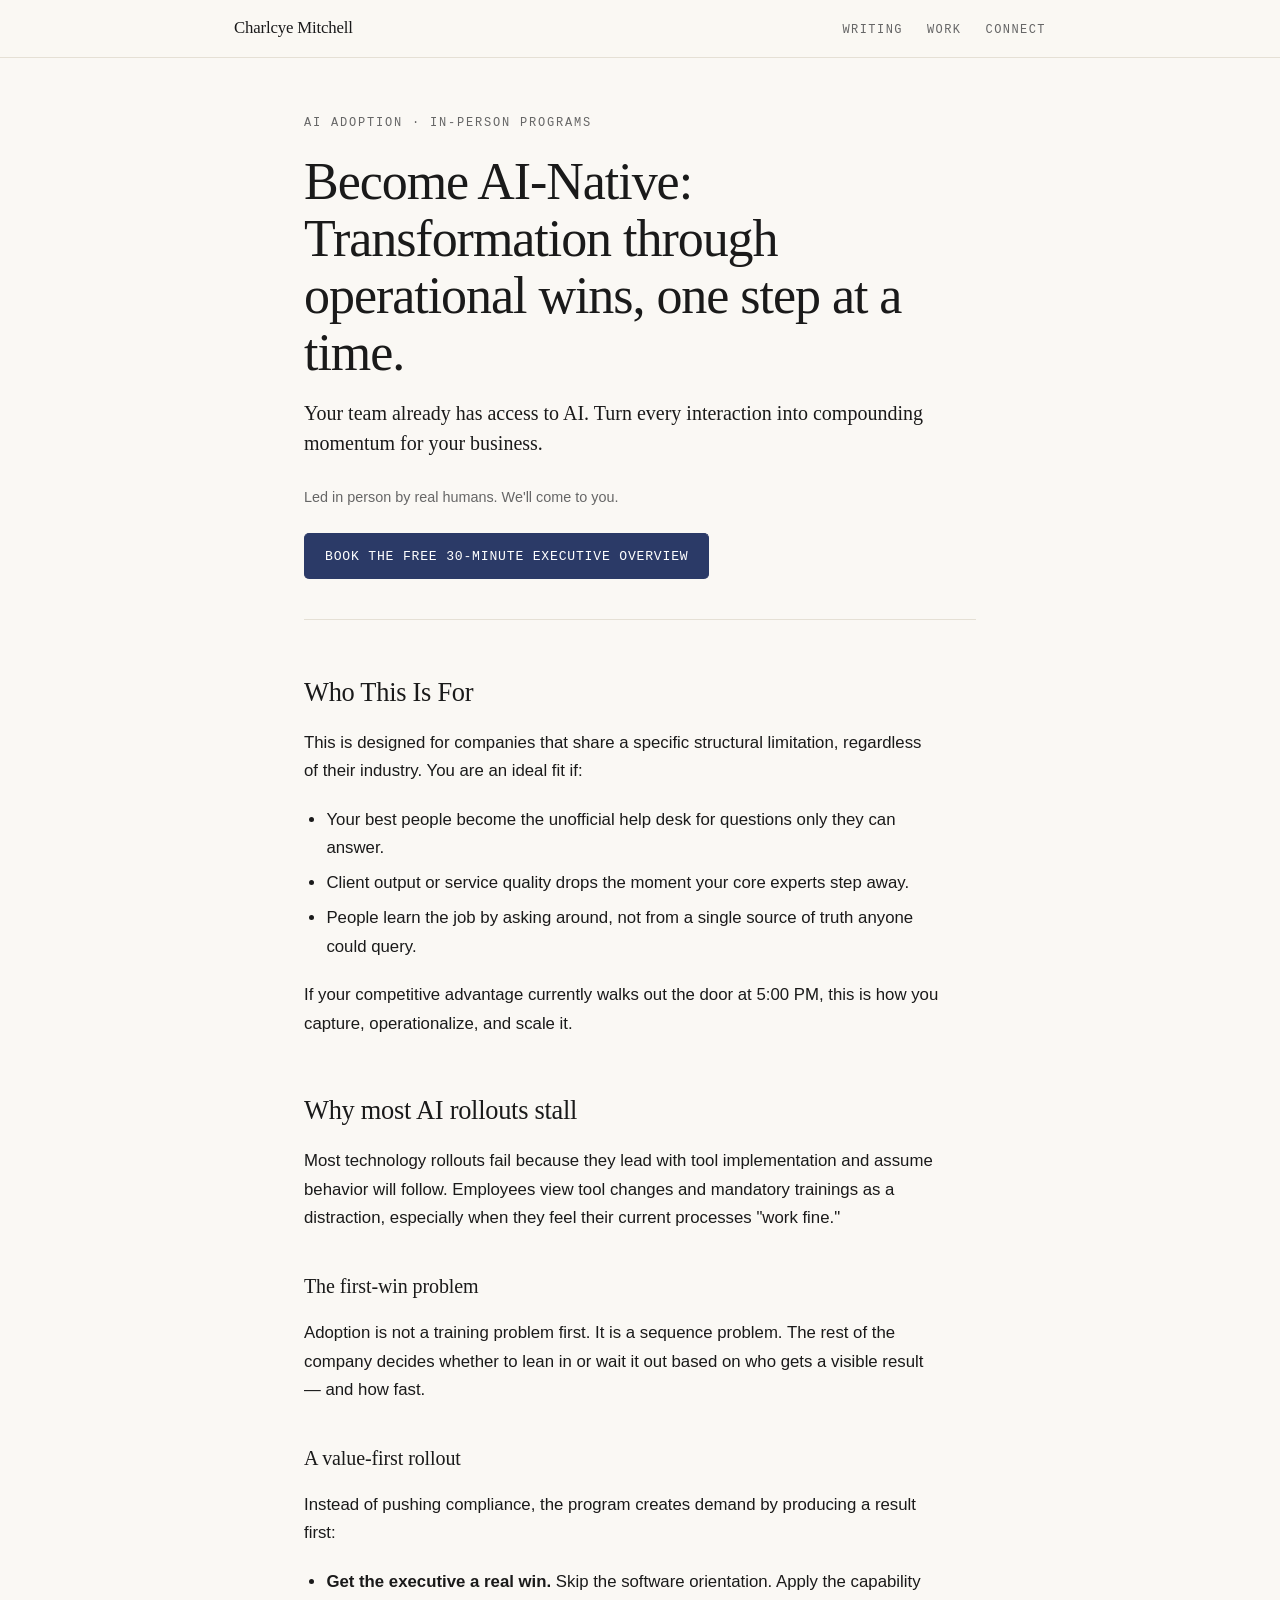
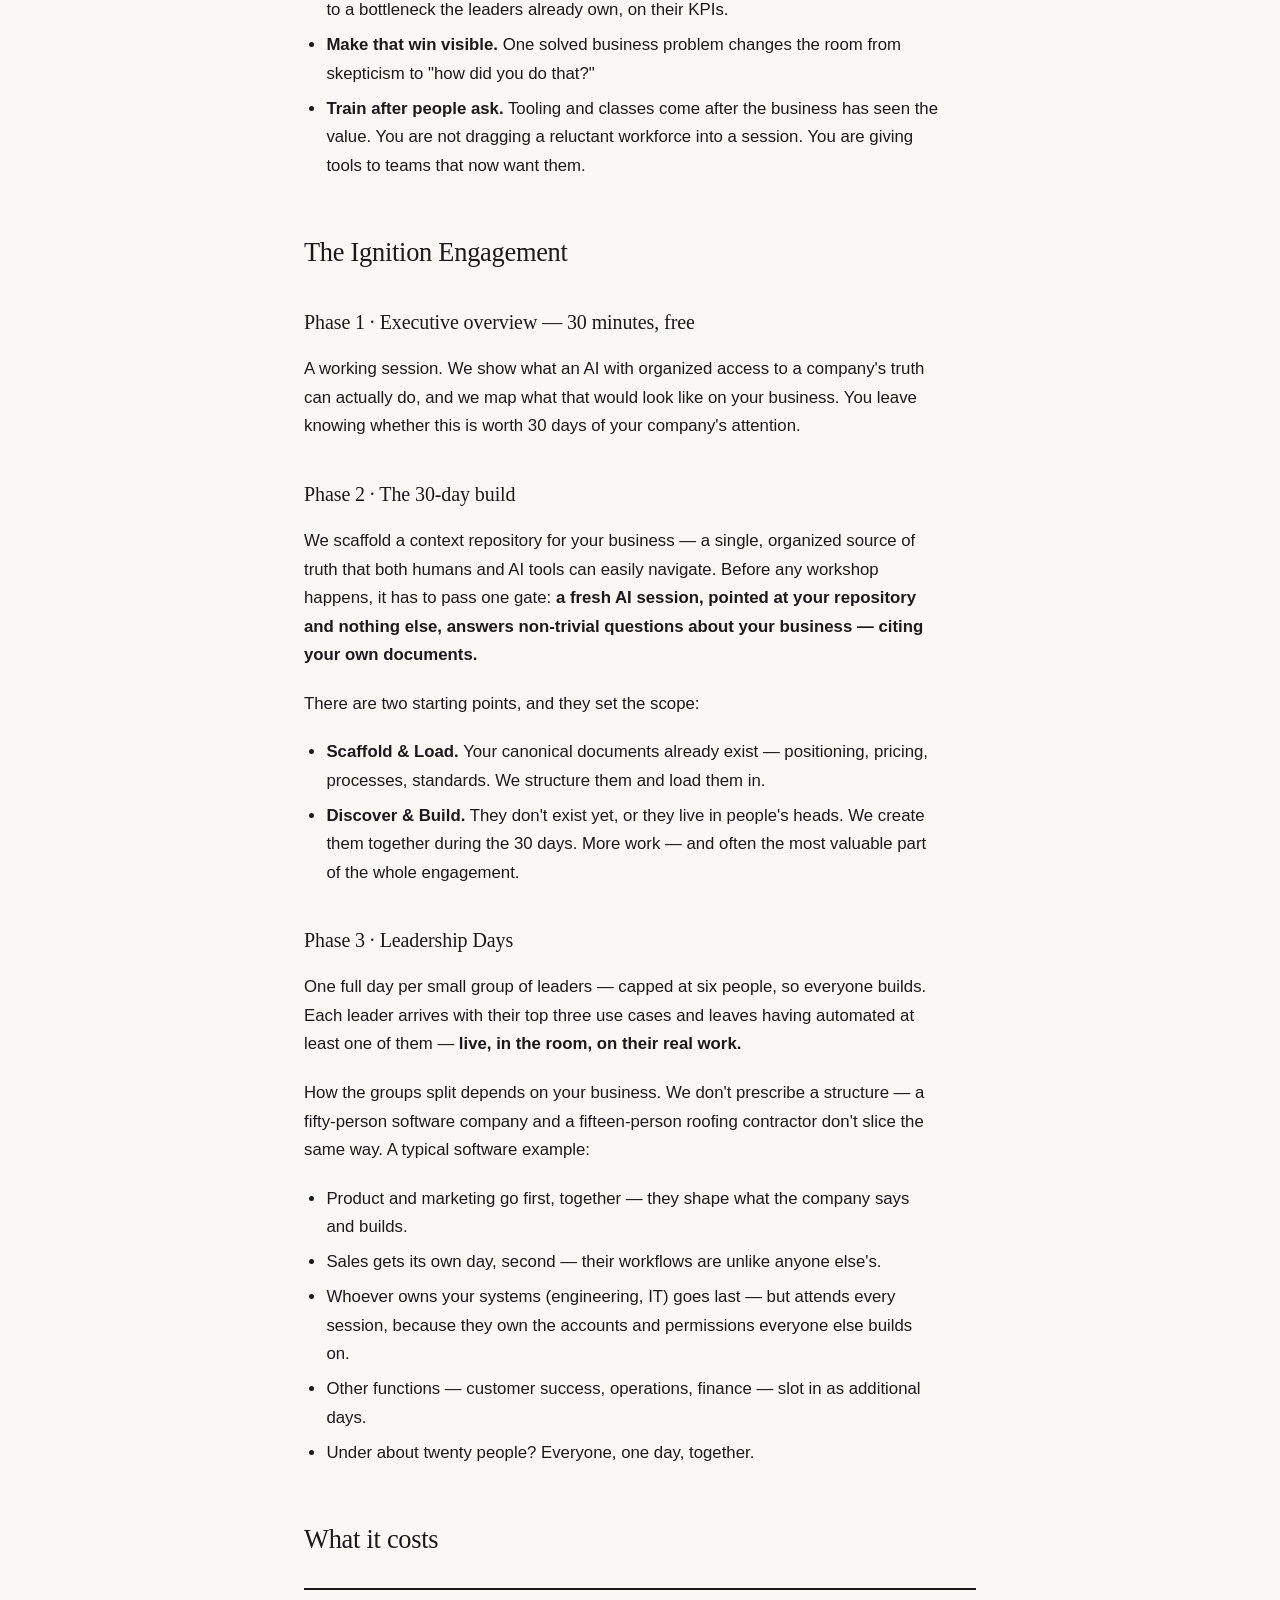
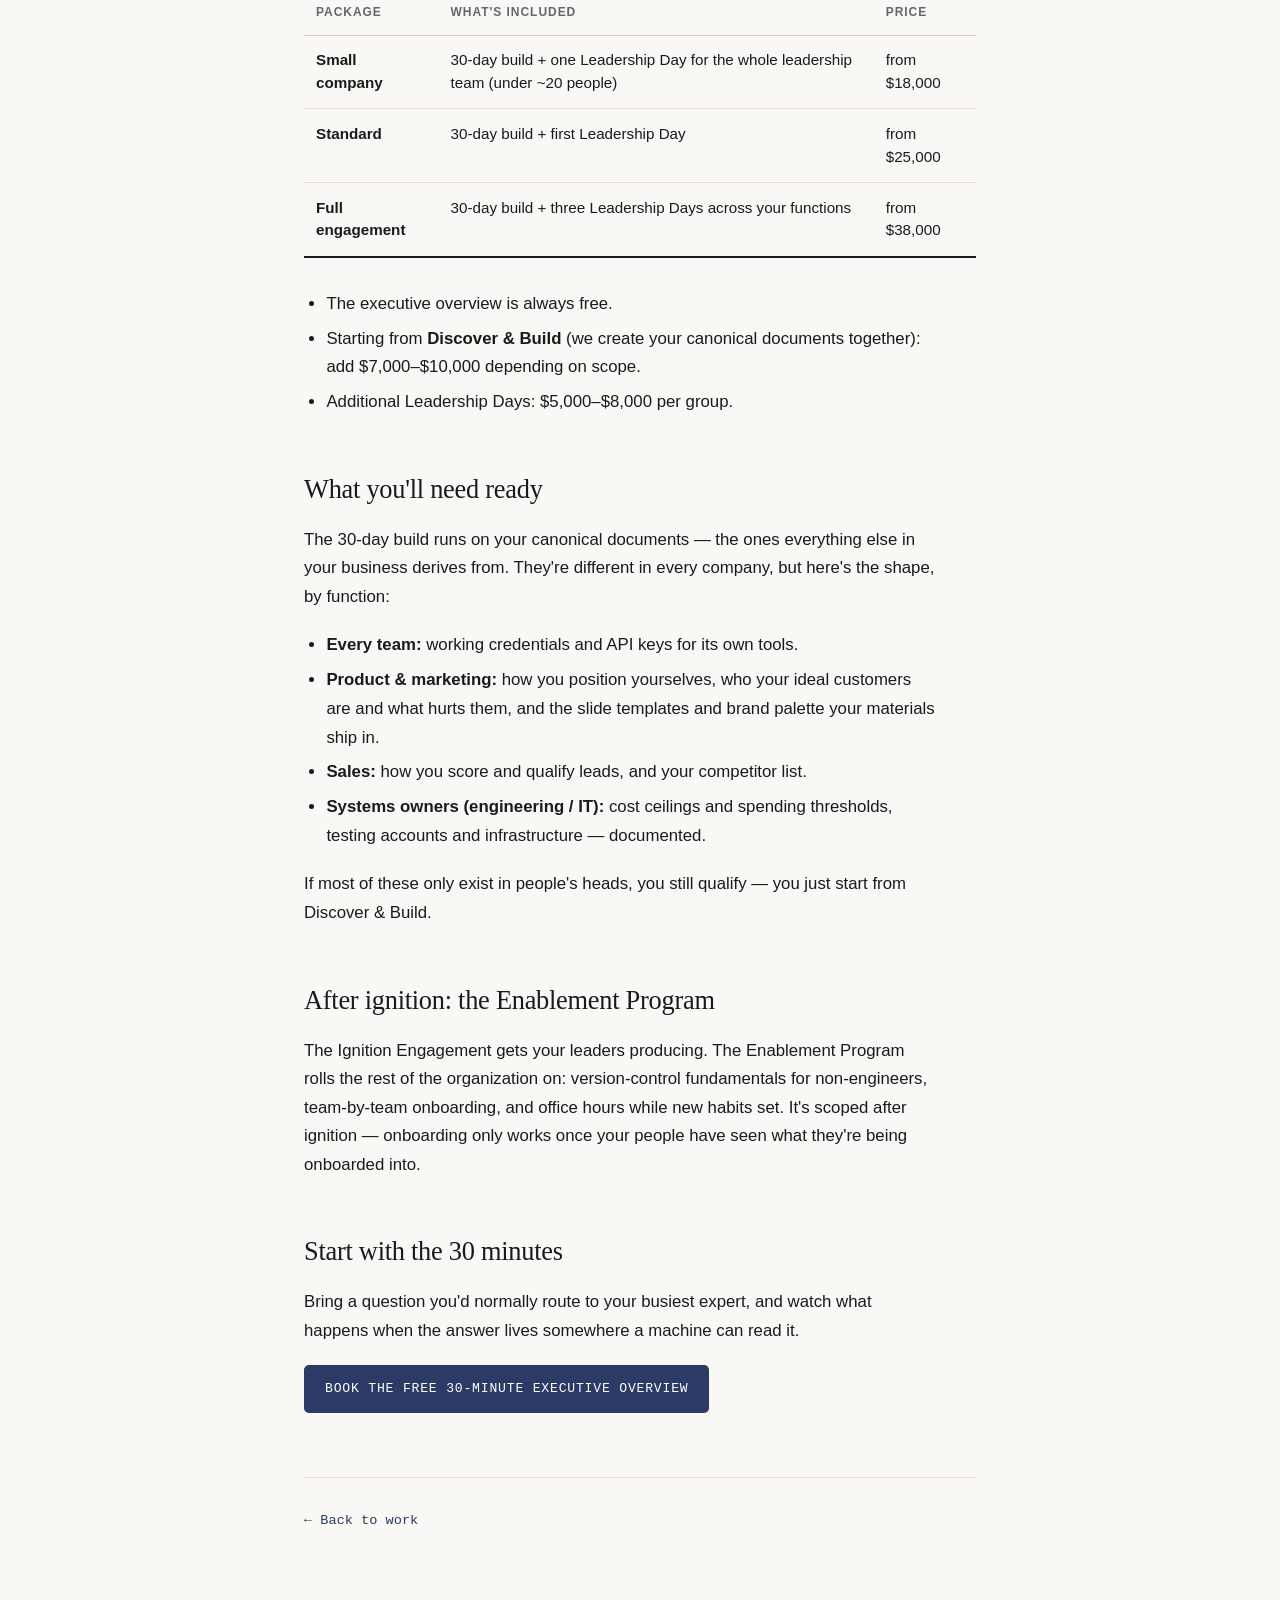
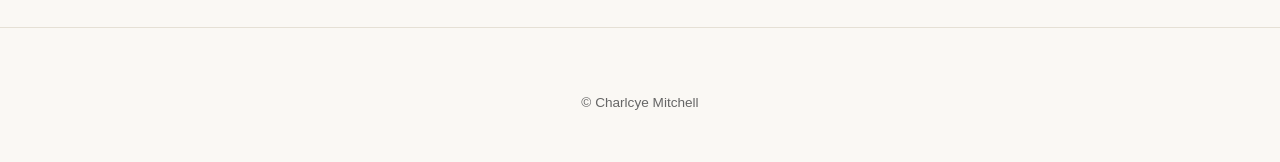
==== commit 295049f3: "Sweep page to first-person plural; drop duplicate 'your business'" ====
--- a/ai-adoption/index.html
+++ b/ai-adoption/index.html
@@ -109,7 +109,7 @@
 
         <h3 id="phase-1">Phase 1 · Executive overview — 30 minutes, free</h3>
         <p>
-          A working session. I show what an AI with organized access to a
+          A working session. We show what an AI with organized access to a
           company's truth can actually do, and we map what that would look
           like on your business. You leave knowing
           whether this is worth 30 days of your company's attention.
@@ -118,8 +118,8 @@
         <h3 id="phase-2">Phase 2 · The 30-day build</h3>
         <p>
           We scaffold a context repository for your business — a single,
-          organized source of truth about your business that both humans
-          and AI tools can easily navigate. Before any workshop happens, it has to pass one gate:
+          organized source of truth that both humans and AI tools can
+          easily navigate. Before any workshop happens, it has to pass one gate:
           <strong>a fresh AI session, pointed at your repository and nothing
           else, answers non-trivial questions about your business — citing
           your own documents.</strong>
@@ -128,7 +128,7 @@
         <ul>
           <li>
             <strong>Scaffold &amp; Load.</strong> Your canonical documents
-            already exist — positioning, pricing, processes, standards. I
+            already exist — positioning, pricing, processes, standards. We
             structure them and load them in.
           </li>
           <li>
@@ -147,7 +147,7 @@
           <strong>live, in the room, on their real work.</strong>
         </p>
         <p>
-          How the groups split depends on your business. I don't prescribe a
+          How the groups split depends on your business. We don't prescribe a
           structure — a fifty-person software company and a fifteen-person
           roofing contractor don't slice the same way. A typical software
           example:
